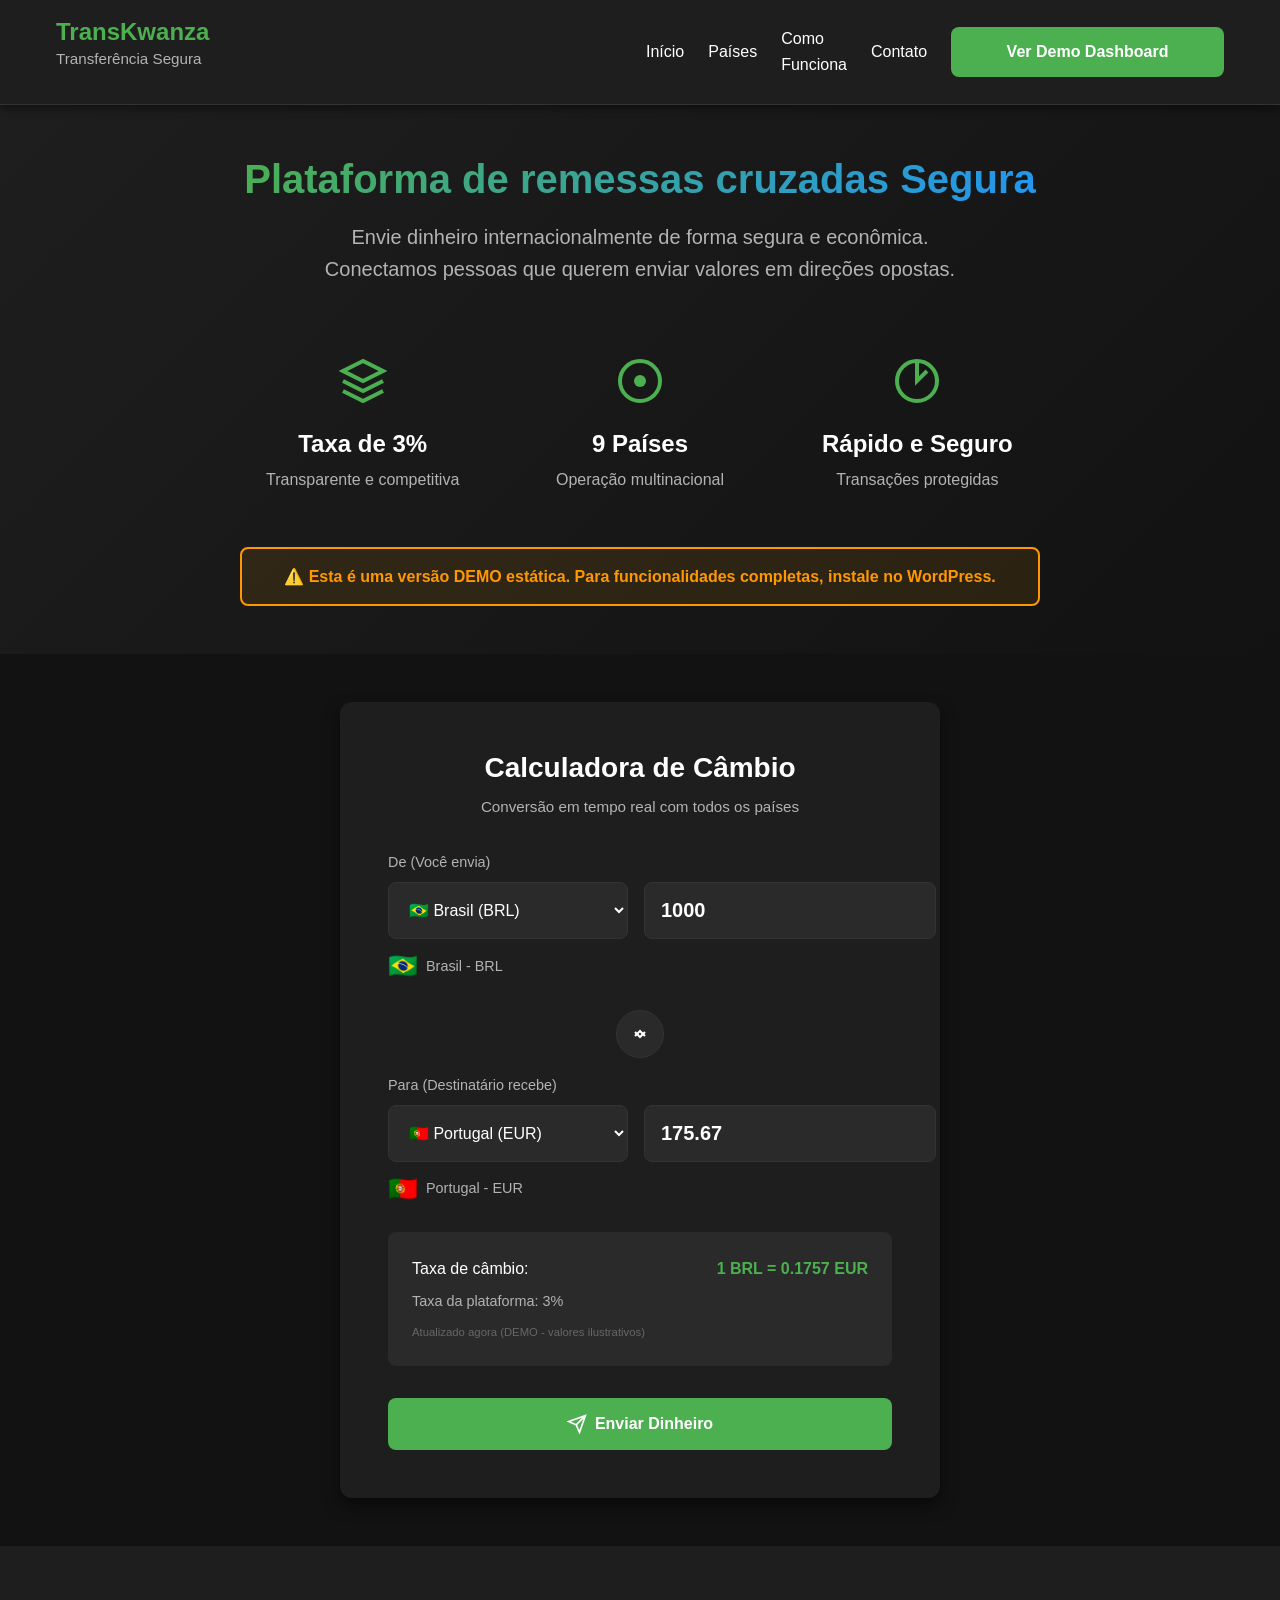
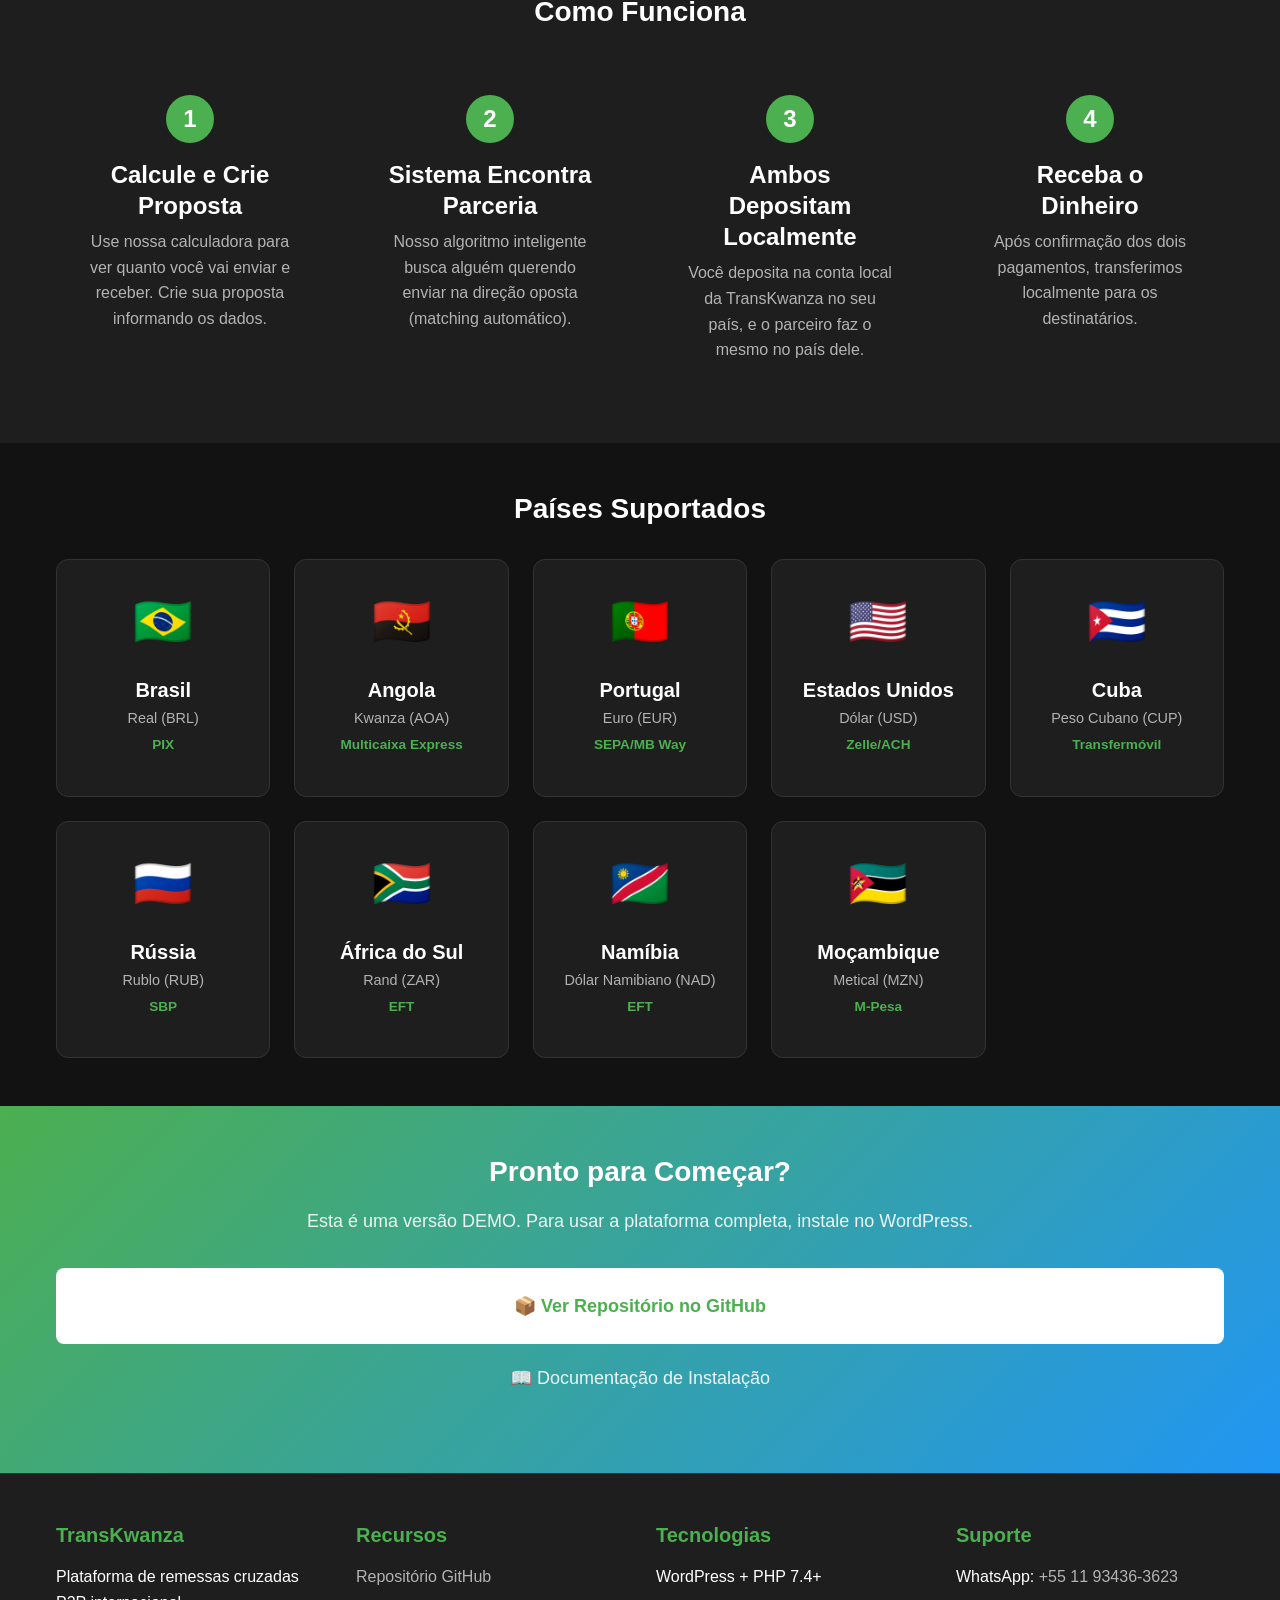
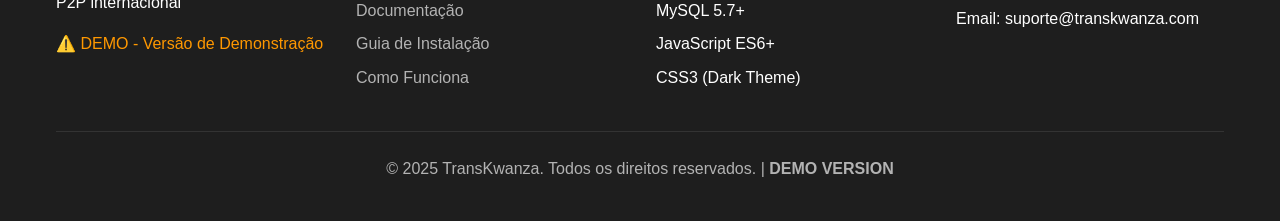
==== docs/index.html @ c25c27a4 "docs: Adicionar demo estático para GitHub Pages Criada versão demo estática da interface TransKwanza" ====
<!DOCTYPE html>
<html lang="pt-BR">
<head>
    <meta charset="UTF-8">
    <meta name="viewport" content="width=device-width, initial-scale=1.0">
    <title>TransKwanza - Demo | Plataforma de Remessas P2P Internacional</title>
    <link rel="stylesheet" href="style.css">
</head>
<body>
    <!-- Header -->
    <header class="tk-header">
        <div class="tk-container">
            <nav class="tk-nav">
                <div class="tk-logo">
                    <h1>TransKwanza</h1>
                    <p class="tk-subtitle">Transferência Segura</p>
                </div>

                <div class="tk-nav-menu">
                    <a href="#inicio">Início</a>
                    <a href="#paises">Países</a>
                    <a href="#como-funciona">Como Funciona</a>
                    <a href="#contato">Contato</a>
                    <button class="tk-btn tk-btn-primary" onclick="showDemoMessage()">Ver Demo Dashboard</button>
                </div>
            </nav>
        </div>
    </header>

    <!-- Hero Section -->
    <section class="tk-hero" id="inicio">
        <div class="tk-container">
            <div class="tk-hero-content">
                <h1>Plataforma de remessas cruzadas Segura</h1>
                <p class="tk-hero-subtitle">
                    Envie dinheiro internacionalmente de forma segura e econômica.<br>
                    Conectamos pessoas que querem enviar valores em direções opostas.
                </p>

                <div class="tk-hero-features">
                    <div class="tk-feature">
                        <svg width="48" height="48" viewBox="0 0 24 24" fill="none">
                            <path d="M12 2L2 7L12 12L22 7L12 2Z" stroke="currentColor" stroke-width="2"/>
                            <path d="M2 17L12 22L22 17" stroke="currentColor" stroke-width="2"/>
                            <path d="M2 12L12 17L22 12" stroke="currentColor" stroke-width="2"/>
                        </svg>
                        <h3>Taxa de 3%</h3>
                        <p>Transparente e competitiva</p>
                    </div>

                    <div class="tk-feature">
                        <svg width="48" height="48" viewBox="0 0 24 24" fill="none">
                            <path d="M12 22C17.5228 22 22 17.5228 22 12C22 6.47715 17.5228 2 12 2C6.47715 2 2 6.47715 2 12C2 17.5228 6.47715 22 12 22Z" stroke="currentColor" stroke-width="2"/>
                            <circle cx="12" cy="12" r="3" fill="currentColor"/>
                        </svg>
                        <h3>9 Países</h3>
                        <p>Operação multinacional</p>
                    </div>

                    <div class="tk-feature">
                        <svg width="48" height="48" viewBox="0 0 24 24" fill="none">
                            <path d="M12 2V12L17 7" stroke="currentColor" stroke-width="2"/>
                            <circle cx="12" cy="12" r="10" stroke="currentColor" stroke-width="2"/>
                        </svg>
                        <h3>Rápido e Seguro</h3>
                        <p>Transações protegidas</p>
                    </div>
                </div>

                <div class="tk-demo-badge">
                    ⚠️ Esta é uma versão DEMO estática. Para funcionalidades completas, instale no WordPress.
                </div>
            </div>
        </div>
    </section>

    <!-- Calculator Section -->
    <section class="tk-section">
        <div class="tk-container">
            <div id="tk-calculator-widget" class="tk-calculator">
                <div class="tk-calculator-header">
                    <h2>Calculadora de Câmbio</h2>
                    <p class="tk-subtitle">Conversão em tempo real com todos os países</p>
                </div>

                <div class="tk-calculator-body">
                    <!-- From Currency -->
                    <div class="tk-currency-group">
                        <label>De (Você envia)</label>
                        <div class="tk-currency-selector">
                            <select id="tk-from-country" class="tk-country-select">
                                <option value="BRA" selected>🇧🇷 Brasil (BRL)</option>
                                <option value="AGO">🇦🇴 Angola (AOA)</option>
                                <option value="PRT">🇵🇹 Portugal (EUR)</option>
                                <option value="USA">🇺🇸 Estados Unidos (USD)</option>
                                <option value="CUB">🇨🇺 Cuba (CUP)</option>
                                <option value="RUS">🇷🇺 Rússia (RUB)</option>
                                <option value="ZAF">🇿🇦 África do Sul (ZAR)</option>
                                <option value="NAM">🇳🇦 Namíbia (NAD)</option>
                                <option value="MOZ">🇲🇿 Moçambique (MZN)</option>
                            </select>
                            <input type="number" id="tk-from-amount" class="tk-amount-input" placeholder="0.00" value="1000" min="0" step="0.01">
                        </div>
                        <div class="tk-currency-info">
                            <span class="tk-flag">🇧🇷</span>
                            <span class="tk-currency-name">Brasil - BRL</span>
                        </div>
                    </div>

                    <!-- Swap Button -->
                    <div class="tk-swap-container">
                        <button type="button" class="tk-swap-btn" onclick="swapCurrencies()">
                            <svg width="24" height="24" viewBox="0 0 24 24" fill="none">
                                <path d="M7 10L12 15L17 10" stroke="currentColor" stroke-width="2"/>
                                <path d="M17 14L12 9L7 14" stroke="currentColor" stroke-width="2"/>
                            </svg>
                        </button>
                    </div>

                    <!-- To Currency -->
                    <div class="tk-currency-group">
                        <label>Para (Destinatário recebe)</label>
                        <div class="tk-currency-selector">
                            <select id="tk-to-country" class="tk-country-select">
                                <option value="BRA">🇧🇷 Brasil (BRL)</option>
                                <option value="AGO">🇦🇴 Angola (AOA)</option>
                                <option value="PRT" selected>🇵🇹 Portugal (EUR)</option>
                                <option value="USA">🇺🇸 Estados Unidos (USD)</option>
                                <option value="CUB">🇨🇺 Cuba (CUP)</option>
                                <option value="RUS">🇷🇺 Rússia (RUB)</option>
                                <option value="ZAF">🇿🇦 África do Sul (ZAR)</option>
                                <option value="NAM">🇳🇦 Namíbia (NAD)</option>
                                <option value="MOZ">🇲🇿 Moçambique (MZN)</option>
                            </select>
                            <input type="number" id="tk-to-amount" class="tk-amount-input" placeholder="0.00" value="175.82" readonly>
                        </div>
                        <div class="tk-currency-info">
                            <span class="tk-flag">🇵🇹</span>
                            <span class="tk-currency-name">Portugal - EUR</span>
                        </div>
                    </div>

                    <!-- Exchange Rate Info -->
                    <div class="tk-rate-info">
                        <div class="tk-rate-display">
                            <span class="tk-rate-label">Taxa de câmbio:</span>
                            <span class="tk-rate-value">1 BRL = 0.1811 EUR</span>
                        </div>
                        <div class="tk-fee-info">
                            <span>Taxa da plataforma: 3%</span>
                        </div>
                        <div class="tk-update-time">
                            <small>Atualizado agora (DEMO - valores ilustrativos)</small>
                        </div>
                    </div>

                    <!-- Action Button -->
                    <div class="tk-calculator-actions">
                        <button type="button" class="tk-btn tk-btn-primary" onclick="showDemoMessage()">
                            <svg width="20" height="20" viewBox="0 0 24 24" fill="none">
                                <path d="M22 2L11 13" stroke="currentColor" stroke-width="2"/>
                                <path d="M22 2L15 22L11 13L2 9L22 2Z" stroke="currentColor" stroke-width="2"/>
                            </svg>
                            Enviar Dinheiro
                        </button>
                    </div>
                </div>
            </div>
        </div>
    </section>

    <!-- How It Works -->
    <section class="tk-section tk-how-it-works" id="como-funciona">
        <div class="tk-container">
            <h2 class="tk-text-center">Como Funciona</h2>

            <div class="tk-steps">
                <div class="tk-step">
                    <div class="tk-step-number">1</div>
                    <h3>Calcule e Crie Proposta</h3>
                    <p>Use nossa calculadora para ver quanto você vai enviar e receber. Crie sua proposta informando os dados.</p>
                </div>

                <div class="tk-step">
                    <div class="tk-step-number">2</div>
                    <h3>Sistema Encontra Parceria</h3>
                    <p>Nosso algoritmo inteligente busca alguém querendo enviar na direção oposta (matching automático).</p>
                </div>

                <div class="tk-step">
                    <div class="tk-step-number">3</div>
                    <h3>Ambos Depositam Localmente</h3>
                    <p>Você deposita na conta local da TransKwanza no seu país, e o parceiro faz o mesmo no país dele.</p>
                </div>

                <div class="tk-step">
                    <div class="tk-step-number">4</div>
                    <h3>Receba o Dinheiro</h3>
                    <p>Após confirmação dos dois pagamentos, transferimos localmente para os destinatários.</p>
                </div>
            </div>
        </div>
    </section>

    <!-- Supported Countries -->
    <section class="tk-section tk-countries-preview" id="paises">
        <div class="tk-container">
            <h2 class="tk-text-center">Países Suportados</h2>
            <div class="tk-countries-grid">
                <div class="tk-country-card">
                    <span class="tk-country-flag">🇧🇷</span>
                    <h4>Brasil</h4>
                    <p class="tk-currency">Real (BRL)</p>
                    <p class="tk-payment">PIX</p>
                </div>
                <div class="tk-country-card">
                    <span class="tk-country-flag">🇦🇴</span>
                    <h4>Angola</h4>
                    <p class="tk-currency">Kwanza (AOA)</p>
                    <p class="tk-payment">Multicaixa Express</p>
                </div>
                <div class="tk-country-card">
                    <span class="tk-country-flag">🇵🇹</span>
                    <h4>Portugal</h4>
                    <p class="tk-currency">Euro (EUR)</p>
                    <p class="tk-payment">SEPA/MB Way</p>
                </div>
                <div class="tk-country-card">
                    <span class="tk-country-flag">🇺🇸</span>
                    <h4>Estados Unidos</h4>
                    <p class="tk-currency">Dólar (USD)</p>
                    <p class="tk-payment">Zelle/ACH</p>
                </div>
                <div class="tk-country-card">
                    <span class="tk-country-flag">🇨🇺</span>
                    <h4>Cuba</h4>
                    <p class="tk-currency">Peso Cubano (CUP)</p>
                    <p class="tk-payment">Transfermóvil</p>
                </div>
                <div class="tk-country-card">
                    <span class="tk-country-flag">🇷🇺</span>
                    <h4>Rússia</h4>
                    <p class="tk-currency">Rublo (RUB)</p>
                    <p class="tk-payment">SBP</p>
                </div>
                <div class="tk-country-card">
                    <span class="tk-country-flag">🇿🇦</span>
                    <h4>África do Sul</h4>
                    <p class="tk-currency">Rand (ZAR)</p>
                    <p class="tk-payment">EFT</p>
                </div>
                <div class="tk-country-card">
                    <span class="tk-country-flag">🇳🇦</span>
                    <h4>Namíbia</h4>
                    <p class="tk-currency">Dólar Namibiano (NAD)</p>
                    <p class="tk-payment">EFT</p>
                </div>
                <div class="tk-country-card">
                    <span class="tk-country-flag">🇲🇿</span>
                    <h4>Moçambique</h4>
                    <p class="tk-currency">Metical (MZN)</p>
                    <p class="tk-payment">M-Pesa</p>
                </div>
            </div>
        </div>
    </section>

    <!-- CTA Section -->
    <section class="tk-section tk-cta" id="contato">
        <div class="tk-container">
            <div class="tk-cta-content">
                <h2>Pronto para Começar?</h2>
                <p>Esta é uma versão DEMO. Para usar a plataforma completa, instale no WordPress.</p>
                <a href="https://github.com/devtuma/claudcode" target="_blank" class="tk-btn tk-btn-large" style="background: white; color: #4CAF50;">
                    📦 Ver Repositório no GitHub
                </a>
                <p style="margin-top: 20px; color: rgba(255,255,255,0.8);">
                    <a href="../README.md" style="color: rgba(255,255,255,0.9);">📖 Documentação de Instalação</a>
                </p>
            </div>
        </div>
    </section>

    <!-- Footer -->
    <footer class="tk-footer">
        <div class="tk-container">
            <div class="tk-footer-content">
                <div class="tk-footer-section">
                    <h4>TransKwanza</h4>
                    <p>Plataforma de remessas cruzadas P2P internacional</p>
                    <p style="margin-top: 10px; color: #ff9800;">⚠️ DEMO - Versão de Demonstração</p>
                </div>

                <div class="tk-footer-section">
                    <h4>Recursos</h4>
                    <ul>
                        <li><a href="https://github.com/devtuma/claudcode">Repositório GitHub</a></li>
                        <li><a href="../README.md">Documentação</a></li>
                        <li><a href="../INSTALL.md">Guia de Instalação</a></li>
                        <li><a href="#como-funciona">Como Funciona</a></li>
                    </ul>
                </div>

                <div class="tk-footer-section">
                    <h4>Tecnologias</h4>
                    <ul>
                        <li>WordPress + PHP 7.4+</li>
                        <li>MySQL 5.7+</li>
                        <li>JavaScript ES6+</li>
                        <li>CSS3 (Dark Theme)</li>
                    </ul>
                </div>

                <div class="tk-footer-section">
                    <h4>Suporte</h4>
                    <p>WhatsApp: <a href="https://wa.me/5511934363623">+55 11 93436-3623</a></p>
                    <p>Email: suporte@transkwanza.com</p>
                </div>
            </div>

            <div class="tk-footer-bottom">
                <p>&copy; 2025 TransKwanza. Todos os direitos reservados. | <strong>DEMO VERSION</strong></p>
            </div>
        </div>
    </footer>

    <!-- Toast/Modal para mensagens -->
    <div id="demo-toast" class="tk-toast">
        Esta é uma versão DEMO estática. Para funcionalidades completas (matching, transações, etc), instale a versão completa no WordPress!
    </div>

    <script src="demo.js"></script>
</body>
</html>
---- docs/style.css ----
/**
 * TransKwanza - Main Stylesheet
 * Theme: Dark mode with responsive mobile-first design
 */

/* ============================================
   CSS Variables (Dark Theme)
   ============================================ */
:root {
    /* Colors */
    --tk-primary: #4CAF50;
    --tk-primary-dark: #45a049;
    --tk-secondary: #2196F3;
    --tk-danger: #f44336;
    --tk-warning: #ff9800;
    --tk-success: #4CAF50;
    --tk-info: #00bcd4;

    /* Dark theme colors */
    --tk-bg-primary: #121212;
    --tk-bg-secondary: #1e1e1e;
    --tk-bg-tertiary: #2a2a2a;
    --tk-bg-card: #1e1e1e;
    --tk-bg-hover: #2a2a2a;

    /* Text colors */
    --tk-text-primary: #ffffff;
    --tk-text-secondary: #b3b3b3;
    --tk-text-muted: #666666;
    --tk-text-on-primary: #ffffff;

    /* Border colors */
    --tk-border: #333333;
    --tk-border-light: #444444;

    /* Shadows */
    --tk-shadow-sm: 0 2px 4px rgba(0, 0, 0, 0.3);
    --tk-shadow-md: 0 4px 8px rgba(0, 0, 0, 0.4);
    --tk-shadow-lg: 0 8px 16px rgba(0, 0, 0, 0.5);

    /* Spacing */
    --tk-spacing-xs: 0.25rem;
    --tk-spacing-sm: 0.5rem;
    --tk-spacing-md: 1rem;
    --tk-spacing-lg: 1.5rem;
    --tk-spacing-xl: 2rem;
    --tk-spacing-xxl: 3rem;

    /* Border radius */
    --tk-radius-sm: 4px;
    --tk-radius-md: 8px;
    --tk-radius-lg: 12px;
    --tk-radius-full: 9999px;

    /* Transitions */
    --tk-transition: all 0.3s ease;
}

/* ============================================
   Reset & Base Styles
   ============================================ */
* {
    margin: 0;
    padding: 0;
    box-sizing: border-box;
}

body {
    font-family: -apple-system, BlinkMacSystemFont, 'Segoe UI', 'Roboto', 'Oxygen',
        'Ubuntu', 'Cantarell', 'Fira Sans', 'Droid Sans', 'Helvetica Neue', sans-serif;
    background-color: var(--tk-bg-primary);
    color: var(--tk-text-primary);
    line-height: 1.6;
    -webkit-font-smoothing: antialiased;
    -moz-osx-font-smoothing: grayscale;
}

/* ============================================
   Typography
   ============================================ */
h1, h2, h3, h4, h5, h6 {
    font-weight: 600;
    line-height: 1.3;
    margin-bottom: var(--tk-spacing-md);
}

h1 { font-size: 2rem; }
h2 { font-size: 1.75rem; }
h3 { font-size: 1.5rem; }
h4 { font-size: 1.25rem; }
h5 { font-size: 1.125rem; }
h6 { font-size: 1rem; }

p {
    margin-bottom: var(--tk-spacing-md);
}

a {
    color: var(--tk-primary);
    text-decoration: none;
    transition: var(--tk-transition);
}

a:hover {
    color: var(--tk-primary-dark);
}

/* ============================================
   Layout Components
   ============================================ */
.tk-container {
    width: 100%;
    max-width: 1200px;
    margin: 0 auto;
    padding: 0 var(--tk-spacing-md);
}

.tk-section {
    padding: var(--tk-spacing-xxl) 0;
}

/* ============================================
   Calculator Widget
   ============================================ */
.tk-calculator {
    background: var(--tk-bg-card);
    border-radius: var(--tk-radius-lg);
    padding: var(--tk-spacing-xl);
    box-shadow: var(--tk-shadow-lg);
    max-width: 600px;
    margin: 0 auto;
}

.tk-calculator-header {
    text-align: center;
    margin-bottom: var(--tk-spacing-xl);
}

.tk-calculator-header h2 {
    margin-bottom: var(--tk-spacing-sm);
}

.tk-subtitle {
    color: var(--tk-text-secondary);
    font-size: 0.95rem;
}

.tk-currency-group {
    margin-bottom: var(--tk-spacing-lg);
}

.tk-currency-group label {
    display: block;
    margin-bottom: var(--tk-spacing-sm);
    color: var(--tk-text-secondary);
    font-size: 0.9rem;
    font-weight: 500;
}

.tk-currency-selector {
    display: flex;
    gap: var(--tk-spacing-sm);
    margin-bottom: var(--tk-spacing-sm);
}

.tk-country-select {
    flex: 1;
    padding: var(--tk-spacing-md);
    background: var(--tk-bg-tertiary);
    border: 1px solid var(--tk-border);
    border-radius: var(--tk-radius-md);
    color: var(--tk-text-primary);
    font-size: 1rem;
    cursor: pointer;
    transition: var(--tk-transition);
}

.tk-country-select:focus {
    outline: none;
    border-color: var(--tk-primary);
}

.tk-amount-input {
    flex: 1;
    padding: var(--tk-spacing-md);
    background: var(--tk-bg-tertiary);
    border: 1px solid var(--tk-border);
    border-radius: var(--tk-radius-md);
    color: var(--tk-text-primary);
    font-size: 1.25rem;
    font-weight: 600;
    transition: var(--tk-transition);
}

.tk-amount-input:focus {
    outline: none;
    border-color: var(--tk-primary);
}

.tk-currency-info {
    display: flex;
    align-items: center;
    gap: var(--tk-spacing-sm);
    color: var(--tk-text-secondary);
    font-size: 0.9rem;
}

.tk-flag {
    font-size: 1.5rem;
}

.tk-swap-container {
    display: flex;
    justify-content: center;
    margin: var(--tk-spacing-md) 0;
}

.tk-swap-btn {
    background: var(--tk-bg-tertiary);
    border: 1px solid var(--tk-border);
    border-radius: var(--tk-radius-full);
    width: 48px;
    height: 48px;
    display: flex;
    align-items: center;
    justify-content: center;
    cursor: pointer;
    transition: var(--tk-transition);
    color: var(--tk-text-primary);
}

.tk-swap-btn:hover {
    background: var(--tk-primary);
    border-color: var(--tk-primary);
    transform: rotate(180deg);
}

.tk-rate-info {
    background: var(--tk-bg-tertiary);
    border-radius: var(--tk-radius-md);
    padding: var(--tk-spacing-lg);
    margin: var(--tk-spacing-lg) 0;
}

.tk-rate-display {
    display: flex;
    justify-content: space-between;
    margin-bottom: var(--tk-spacing-sm);
}

.tk-rate-value {
    font-weight: 600;
    color: var(--tk-primary);
}

.tk-fee-info {
    color: var(--tk-text-secondary);
    font-size: 0.9rem;
    margin-bottom: var(--tk-spacing-sm);
}

.tk-update-time {
    color: var(--tk-text-muted);
    font-size: 0.85rem;
}

.tk-calculator-actions {
    margin-top: var(--tk-spacing-xl);
}

.tk-login-prompt {
    text-align: center;
    color: var(--tk-text-secondary);
    font-size: 0.9rem;
    margin-top: var(--tk-spacing-sm);
}

/* ============================================
   Buttons
   ============================================ */
.tk-btn {
    display: inline-flex;
    align-items: center;
    justify-content: center;
    gap: var(--tk-spacing-sm);
    padding: var(--tk-spacing-md) var(--tk-spacing-xl);
    border: none;
    border-radius: var(--tk-radius-md);
    font-size: 1rem;
    font-weight: 600;
    cursor: pointer;
    transition: var(--tk-transition);
    text-decoration: none;
    width: 100%;
}

.tk-btn-primary {
    background: var(--tk-primary);
    color: var(--tk-text-on-primary);
}

.tk-btn-primary:hover {
    background: var(--tk-primary-dark);
    transform: translateY(-2px);
    box-shadow: var(--tk-shadow-md);
}

.tk-btn-secondary {
    background: var(--tk-bg-tertiary);
    color: var(--tk-text-primary);
    border: 1px solid var(--tk-border);
}

.tk-btn-secondary:hover {
    background: var(--tk-bg-hover);
}

.tk-btn-danger {
    background: var(--tk-danger);
    color: var(--tk-text-on-primary);
}

.tk-btn-danger:hover {
    background: #d32f2f;
}

/* ============================================
   Dashboard
   ============================================ */
.tk-dashboard {
    min-height: 100vh;
    padding: var(--tk-spacing-xl) 0;
}

.tk-dashboard-header {
    background: var(--tk-bg-card);
    padding: var(--tk-spacing-xl);
    border-radius: var(--tk-radius-lg);
    margin-bottom: var(--tk-spacing-xl);
    box-shadow: var(--tk-shadow-md);
}

.tk-dashboard-header h1 {
    margin-bottom: var(--tk-spacing-sm);
}

.tk-user-welcome {
    color: var(--tk-text-secondary);
}

/* Tab Navigation */
.tk-tabs {
    display: flex;
    gap: var(--tk-spacing-sm);
    margin-bottom: var(--tk-spacing-xl);
    overflow-x: auto;
    -webkit-overflow-scrolling: touch;
}

.tk-tab-btn {
    padding: var(--tk-spacing-md) var(--tk-spacing-lg);
    background: var(--tk-bg-card);
    border: 1px solid var(--tk-border);
    border-radius: var(--tk-radius-md);
    color: var(--tk-text-secondary);
    font-weight: 500;
    cursor: pointer;
    transition: var(--tk-transition);
    white-space: nowrap;
}

.tk-tab-btn.active {
    background: var(--tk-primary);
    color: var(--tk-text-on-primary);
    border-color: var(--tk-primary);
}

.tk-tab-btn:hover:not(.active) {
    background: var(--tk-bg-hover);
    color: var(--tk-text-primary);
}

/* Mobile Tab Select */
.tk-mobile-tab-select {
    display: none;
    width: 100%;
    padding: var(--tk-spacing-md);
    background: var(--tk-bg-card);
    border: 1px solid var(--tk-border);
    border-radius: var(--tk-radius-md);
    color: var(--tk-text-primary);
    font-size: 1rem;
    margin-bottom: var(--tk-spacing-lg);
}

/* Tab Content */
.tk-tab-content {
    display: none;
}

.tk-tab-content.active {
    display: block;
}

/* ============================================
   Proposal Cards
   ============================================ */
.tk-proposal-card {
    background: var(--tk-bg-card);
    border-radius: var(--tk-radius-lg);
    padding: var(--tk-spacing-lg);
    margin-bottom: var(--tk-spacing-lg);
    box-shadow: var(--tk-shadow-md);
    transition: var(--tk-transition);
}

.tk-proposal-card:hover {
    transform: translateY(-2px);
    box-shadow: var(--tk-shadow-lg);
}

.tk-proposal-header {
    display: flex;
    justify-content: space-between;
    align-items: center;
    margin-bottom: var(--tk-spacing-md);
    padding-bottom: var(--tk-spacing-md);
    border-bottom: 1px solid var(--tk-border);
}

.tk-user-info {
    display: flex;
    align-items: center;
    gap: var(--tk-spacing-md);
}

.tk-user-avatar {
    width: 48px;
    height: 48px;
    border-radius: var(--tk-radius-full);
    background: var(--tk-primary);
    display: flex;
    align-items: center;
    justify-content: center;
    font-size: 1.5rem;
    font-weight: 600;
    color: var(--tk-text-on-primary);
}

.tk-user-stats {
    display: flex;
    gap: var(--tk-spacing-md);
    font-size: 0.85rem;
    color: var(--tk-text-secondary);
}

.tk-rating {
    color: var(--tk-warning);
}

.tk-proposal-time {
    color: var(--tk-text-muted);
    font-size: 0.85rem;
}

.tk-proposal-body {
    margin-bottom: var(--tk-spacing-lg);
}

.tk-currency-flow {
    display: flex;
    align-items: center;
    justify-content: space-between;
    gap: var(--tk-spacing-md);
    margin-bottom: var(--tk-spacing-md);
}

.tk-currency-box {
    flex: 1;
    display: flex;
    align-items: center;
    gap: var(--tk-spacing-sm);
    background: var(--tk-bg-tertiary);
    padding: var(--tk-spacing-md);
    border-radius: var(--tk-radius-md);
}

.tk-currency-box strong {
    display: block;
    font-size: 1.1rem;
}

.tk-currency-box small {
    display: block;
    color: var(--tk-text-secondary);
    font-size: 0.85rem;
}

.tk-arrow {
    font-size: 1.5rem;
    color: var(--tk-text-secondary);
}

.tk-proposal-info {
    color: var(--tk-text-secondary);
    font-size: 0.9rem;
}

.tk-proposal-footer {
    display: flex;
    gap: var(--tk-spacing-sm);
}

/* Status Badge */
.tk-status-badge {
    display: inline-block;
    padding: var(--tk-spacing-xs) var(--tk-spacing-md);
    border-radius: var(--tk-radius-full);
    font-size: 0.85rem;
    font-weight: 600;
}

.tk-status-open { background: var(--tk-success); color: white; }
.tk-status-matched { background: var(--tk-info); color: white; }
.tk-status-processing { background: var(--tk-warning); color: white; }
.tk-status-completed { background: var(--tk-primary); color: white; }
.tk-status-cancelled { background: var(--tk-danger); color: white; }
.tk-status-expired { background: var(--tk-text-muted); color: white; }

/* Match Notification */
.tk-match-notification {
    background: rgba(76, 175, 80, 0.1);
    border: 1px solid var(--tk-primary);
    border-radius: var(--tk-radius-md);
    padding: var(--tk-spacing-md);
    color: var(--tk-primary);
    margin-top: var(--tk-spacing-md);
}

/* ============================================
   Transaction Cards
   ============================================ */
.tk-transaction-card {
    background: var(--tk-bg-card);
    border-radius: var(--tk-radius-lg);
    padding: var(--tk-spacing-lg);
    margin-bottom: var(--tk-spacing-lg);
    box-shadow: var(--tk-shadow-md);
}

.tk-transaction-header {
    display: flex;
    justify-content: space-between;
    align-items: center;
    margin-bottom: var(--tk-spacing-md);
    padding-bottom: var(--tk-spacing-md);
    border-bottom: 1px solid var(--tk-border);
}

.tk-transaction-amounts {
    display: grid;
    grid-template-columns: repeat(auto-fit, minmax(200px, 1fr));
    gap: var(--tk-spacing-md);
    margin-bottom: var(--tk-spacing-lg);
}

.tk-amount-box {
    background: var(--tk-bg-tertiary);
    padding: var(--tk-spacing-md);
    border-radius: var(--tk-radius-md);
}

.tk-amount-box label {
    display: block;
    color: var(--tk-text-secondary);
    font-size: 0.85rem;
    margin-bottom: var(--tk-spacing-xs);
}

.tk-transaction-progress {
    display: flex;
    justify-content: space-between;
    margin-bottom: var(--tk-spacing-lg);
}

.tk-progress-step {
    flex: 1;
    text-align: center;
    padding: var(--tk-spacing-md);
    border-radius: var(--tk-radius-md);
    background: var(--tk-bg-tertiary);
    margin: 0 var(--tk-spacing-xs);
}

.tk-progress-step.completed {
    background: rgba(76, 175, 80, 0.1);
    border: 1px solid var(--tk-primary);
}

/* ============================================
   Empty States
   ============================================ */
.tk-empty-state {
    text-align: center;
    padding: var(--tk-spacing-xxl);
    color: var(--tk-text-secondary);
}

.tk-empty-state svg {
    margin-bottom: var(--tk-spacing-lg);
    opacity: 0.5;
}

.tk-empty-state h3 {
    color: var(--tk-text-primary);
    margin-bottom: var(--tk-spacing-sm);
}

/* ============================================
   Modal
   ============================================ */
.tk-modal {
    position: fixed;
    top: 0;
    left: 0;
    right: 0;
    bottom: 0;
    background: rgba(0, 0, 0, 0.8);
    display: flex;
    align-items: center;
    justify-content: center;
    z-index: 9999;
    padding: var(--tk-spacing-md);
}

.tk-modal-content {
    background: var(--tk-bg-card);
    border-radius: var(--tk-radius-lg);
    max-width: 500px;
    width: 100%;
    max-height: 90vh;
    overflow-y: auto;
}

.tk-modal-header {
    display: flex;
    justify-content: space-between;
    align-items: center;
    padding: var(--tk-spacing-lg);
    border-bottom: 1px solid var(--tk-border);
}

.tk-modal-close {
    background: none;
    border: none;
    font-size: 1.5rem;
    color: var(--tk-text-secondary);
    cursor: pointer;
    transition: var(--tk-transition);
}

.tk-modal-close:hover {
    color: var(--tk-text-primary);
}

.tk-modal-footer {
    display: flex;
    gap: var(--tk-spacing-sm);
    padding: var(--tk-spacing-lg);
    border-top: 1px solid var(--tk-border);
}

/* ============================================
   Forms
   ============================================ */
.tk-form-group {
    margin-bottom: var(--tk-spacing-lg);
    padding: var(--tk-spacing-lg);
}

.tk-form-group label {
    display: block;
    margin-bottom: var(--tk-spacing-sm);
    color: var(--tk-text-secondary);
    font-weight: 500;
}

.tk-form-group input,
.tk-form-group textarea,
.tk-form-group select {
    width: 100%;
    padding: var(--tk-spacing-md);
    background: var(--tk-bg-tertiary);
    border: 1px solid var(--tk-border);
    border-radius: var(--tk-radius-md);
    color: var(--tk-text-primary);
    font-size: 1rem;
    transition: var(--tk-transition);
}

.tk-form-group input:focus,
.tk-form-group textarea:focus,
.tk-form-group select:focus {
    outline: none;
    border-color: var(--tk-primary);
}

.tk-form-group textarea {
    resize: vertical;
    min-height: 100px;
}

/* ============================================
   Loader & Toast
   ============================================ */
.tk-loader {
    position: fixed;
    top: 0;
    left: 0;
    right: 0;
    bottom: 0;
    background: rgba(0, 0, 0, 0.5);
    display: flex;
    align-items: center;
    justify-content: center;
    z-index: 9998;
}

.tk-spinner {
    width: 48px;
    height: 48px;
    border: 4px solid var(--tk-bg-tertiary);
    border-top-color: var(--tk-primary);
    border-radius: 50%;
    animation: tk-spin 1s linear infinite;
}

@keyframes tk-spin {
    to { transform: rotate(360deg); }
}

.tk-toast {
    position: fixed;
    bottom: var(--tk-spacing-xl);
    right: var(--tk-spacing-xl);
    background: var(--tk-bg-card);
    padding: var(--tk-spacing-lg);
    border-radius: var(--tk-radius-md);
    box-shadow: var(--tk-shadow-lg);
    max-width: 400px;
    transform: translateY(100px);
    opacity: 0;
    transition: var(--tk-transition);
    z-index: 9999;
}

.tk-toast.show {
    transform: translateY(0);
    opacity: 1;
}

.tk-toast-success {
    border-left: 4px solid var(--tk-success);
}

.tk-toast-error {
    border-left: 4px solid var(--tk-danger);
}

.tk-toast-info {
    border-left: 4px solid var(--tk-info);
}

/* ============================================
   Responsive Design (Mobile-First)
   ============================================ */

/* Mobile (default) - up to 768px */
@media (max-width: 768px) {
    .tk-tabs {
        display: none;
    }

    .tk-mobile-tab-select {
        display: block;
    }

    .tk-currency-flow {
        flex-direction: column;
    }

    .tk-arrow {
        transform: rotate(90deg);
    }

    .tk-proposal-footer,
    .tk-transaction-footer,
    .tk-modal-footer {
        flex-direction: column;
    }

    .tk-btn {
        width: 100%;
    }

    .tk-transaction-progress {
        flex-direction: column;
    }

    .tk-progress-step {
        margin: var(--tk-spacing-xs) 0;
    }

    h1 { font-size: 1.75rem; }
    h2 { font-size: 1.5rem; }
    h3 { font-size: 1.25rem; }
}

/* Tablet - 768px to 1024px */
@media (min-width: 769px) and (max-width: 1024px) {
    .tk-container {
        padding: 0 var(--tk-spacing-lg);
    }
}

/* Desktop - 1024px and up */
@media (min-width: 1025px) {
    .tk-calculator {
        padding: var(--tk-spacing-xxl);
    }

    .tk-currency-selector {
        gap: var(--tk-spacing-md);
    }
}

/* ============================================
   Header & Navigation
   ============================================ */
.tk-header {
    background: var(--tk-bg-card);
    border-bottom: 1px solid var(--tk-border);
    padding: var(--tk-spacing-md) 0;
    position: sticky;
    top: 0;
    z-index: 1000;
    box-shadow: var(--tk-shadow-md);
}

.tk-nav {
    display: flex;
    justify-content: space-between;
    align-items: center;
}

.tk-logo h1 {
    margin: 0;
    font-size: 1.5rem;
    color: var(--tk-primary);
}

.tk-nav-menu {
    display: flex;
    align-items: center;
    gap: var(--tk-spacing-lg);
}

.tk-nav-menu a {
    color: var(--tk-text-primary);
    text-decoration: none;
    transition: var(--tk-transition);
}

.tk-nav-menu a:hover {
    color: var(--tk-primary);
}

.tk-user-menu {
    display: flex;
    align-items: center;
    gap: var(--tk-spacing-md);
}

/* ============================================
   Hero Section
   ============================================ */
.tk-hero {
    background: linear-gradient(135deg, var(--tk-bg-secondary) 0%, var(--tk-bg-primary) 100%);
    padding: var(--tk-spacing-xxl) 0;
    text-align: center;
}

.tk-hero-content {
    max-width: 800px;
    margin: 0 auto;
}

.tk-hero h1 {
    font-size: 2.5rem;
    margin-bottom: var(--tk-spacing-md);
    background: linear-gradient(135deg, var(--tk-primary) 0%, var(--tk-secondary) 100%);
    -webkit-background-clip: text;
    -webkit-text-fill-color: transparent;
    background-clip: text;
}

.tk-hero-subtitle {
    font-size: 1.25rem;
    color: var(--tk-text-secondary);
    margin-bottom: var(--tk-spacing-xxl);
}

.tk-hero-features {
    display: grid;
    grid-template-columns: repeat(auto-fit, minmax(200px, 1fr));
    gap: var(--tk-spacing-xl);
    margin-top: var(--tk-spacing-xxl);
}

.tk-feature {
    text-align: center;
    padding: var(--tk-spacing-lg);
}

.tk-feature svg {
    color: var(--tk-primary);
    margin-bottom: var(--tk-spacing-md);
}

.tk-feature h3 {
    margin-bottom: var(--tk-spacing-sm);
}

.tk-feature p {
    color: var(--tk-text-secondary);
    margin: 0;
}

/* ============================================
   How It Works Section
   ============================================ */
.tk-how-it-works {
    background: var(--tk-bg-secondary);
}

.tk-steps {
    display: grid;
    grid-template-columns: repeat(auto-fit, minmax(250px, 1fr));
    gap: var(--tk-spacing-xl);
    margin-top: var(--tk-spacing-xl);
}

.tk-step {
    background: var(--tk-bg-card);
    padding: var(--tk-spacing-xl);
    border-radius: var(--tk-radius-lg);
    text-align: center;
    position: relative;
}

.tk-step-number {
    width: 48px;
    height: 48px;
    background: var(--tk-primary);
    color: var(--tk-text-on-primary);
    border-radius: var(--tk-radius-full);
    display: flex;
    align-items: center;
    justify-content: center;
    font-size: 1.5rem;
    font-weight: 600;
    margin: 0 auto var(--tk-spacing-md);
}

.tk-step h3 {
    margin-bottom: var(--tk-spacing-sm);
}

.tk-step p {
    color: var(--tk-text-secondary);
    margin: 0;
}

/* ============================================
   Countries Section
   ============================================ */
.tk-countries-preview {
    padding: var(--tk-spacing-xxl) 0;
}

.tk-countries-grid {
    display: grid;
    grid-template-columns: repeat(auto-fill, minmax(200px, 1fr));
    gap: var(--tk-spacing-lg);
    margin-top: var(--tk-spacing-xl);
}

.tk-country-card {
    background: var(--tk-bg-card);
    padding: var(--tk-spacing-lg);
    border-radius: var(--tk-radius-lg);
    text-align: center;
    border: 1px solid var(--tk-border);
    transition: var(--tk-transition);
}

.tk-country-card:hover {
    border-color: var(--tk-primary);
    transform: translateY(-4px);
    box-shadow: var(--tk-shadow-lg);
}

.tk-country-flag {
    font-size: 3rem;
    display: block;
    margin-bottom: var(--tk-spacing-md);
}

.tk-country-card h4 {
    margin-bottom: var(--tk-spacing-xs);
}

.tk-currency {
    color: var(--tk-text-secondary);
    font-size: 0.9rem;
    margin-bottom: var(--tk-spacing-xs);
}

.tk-payment {
    color: var(--tk-primary);
    font-size: 0.85rem;
    font-weight: 600;
}

/* ============================================
   CTA Section
   ============================================ */
.tk-cta {
    background: linear-gradient(135deg, var(--tk-primary) 0%, var(--tk-secondary) 100%);
    text-align: center;
    padding: var(--tk-spacing-xxl) 0;
}

.tk-cta-content h2 {
    color: var(--tk-text-on-primary);
    margin-bottom: var(--tk-spacing-md);
}

.tk-cta-content p {
    color: rgba(255, 255, 255, 0.9);
    font-size: 1.125rem;
    margin-bottom: var(--tk-spacing-xl);
}

.tk-btn-large {
    padding: var(--tk-spacing-lg) var(--tk-spacing-xxl);
    font-size: 1.125rem;
}

/* ============================================
   Footer
   ============================================ */
.tk-footer {
    background: var(--tk-bg-secondary);
    border-top: 1px solid var(--tk-border);
    padding: var(--tk-spacing-xxl) 0 var(--tk-spacing-lg);
}

.tk-footer-content {
    display: grid;
    grid-template-columns: repeat(auto-fit, minmax(250px, 1fr));
    gap: var(--tk-spacing-xl);
    margin-bottom: var(--tk-spacing-xl);
}

.tk-footer-section h4 {
    color: var(--tk-primary);
    margin-bottom: var(--tk-spacing-md);
}

.tk-footer-section ul {
    list-style: none;
    padding: 0;
}

.tk-footer-section li {
    margin-bottom: var(--tk-spacing-sm);
}

.tk-footer-section a {
    color: var(--tk-text-secondary);
    text-decoration: none;
    transition: var(--tk-transition);
}

.tk-footer-section a:hover {
    color: var(--tk-primary);
}

.tk-footer-bottom {
    text-align: center;
    padding-top: var(--tk-spacing-lg);
    border-top: 1px solid var(--tk-border);
    color: var(--tk-text-secondary);
}

/* ============================================
   Dashboard Specific
   ============================================ */
.tk-header-dashboard {
    background: var(--tk-bg-secondary);
}

.tk-user-stats-summary {
    display: flex;
    gap: var(--tk-spacing-lg);
    margin-top: var(--tk-spacing-md);
}

.tk-stat-box {
    background: var(--tk-bg-tertiary);
    padding: var(--tk-spacing-md);
    border-radius: var(--tk-radius-md);
    text-align: center;
    flex: 1;
}

.tk-stat-box strong {
    display: block;
    font-size: 1.5rem;
    color: var(--tk-primary);
    margin-bottom: var(--tk-spacing-xs);
}

.tk-stat-box span {
    display: block;
    color: var(--tk-text-secondary);
    font-size: 0.85rem;
}

.tk-notifications {
    position: relative;
}

.tk-notification-btn {
    background: none;
    border: none;
    font-size: 1.5rem;
    cursor: pointer;
    position: relative;
    color: var(--tk-text-primary);
}

.tk-notification-badge {
    position: absolute;
    top: -5px;
    right: -5px;
    background: var(--tk-danger);
    color: white;
    font-size: 0.7rem;
    padding: 2px 6px;
    border-radius: var(--tk-radius-full);
    font-weight: 600;
}

.tk-tab-header {
    display: flex;
    justify-content: space-between;
    align-items: center;
    margin-bottom: var(--tk-spacing-xl);
    padding-bottom: var(--tk-spacing-md);
    border-bottom: 1px solid var(--tk-border);
}

.tk-tab-header h2 {
    margin: 0;
}

.tk-tab-header p {
    color: var(--tk-text-secondary);
    margin: var(--tk-spacing-xs) 0 0;
}

.tk-filters {
    display: flex;
    gap: var(--tk-spacing-md);
    margin-bottom: var(--tk-spacing-lg);
    flex-wrap: wrap;
}

.tk-filter-select {
    flex: 1;
    min-width: 200px;
    padding: var(--tk-spacing-md);
    background: var(--tk-bg-tertiary);
    border: 1px solid var(--tk-border);
    border-radius: var(--tk-radius-md);
    color: var(--tk-text-primary);
}

/* ============================================
   Utility Classes
   ============================================ */
.tk-text-center { text-align: center; }
.tk-text-left { text-align: left; }
.tk-text-right { text-align: right; }

.tk-mt-sm { margin-top: var(--tk-spacing-sm); }
.tk-mt-md { margin-top: var(--tk-spacing-md); }
.tk-mt-lg { margin-top: var(--tk-spacing-lg); }

.tk-mb-sm { margin-bottom: var(--tk-spacing-sm); }
.tk-mb-md { margin-bottom: var(--tk-spacing-md); }
.tk-mb-lg { margin-bottom: var(--tk-spacing-lg); }

.tk-hidden { display: none !important; }
.tk-visible { display: block !important; }

/* Print styles */
@media print {
    .tk-tabs,
    .tk-btn,
    .tk-modal,
    .tk-toast,
    .tk-loader {
        display: none !important;
    }
}
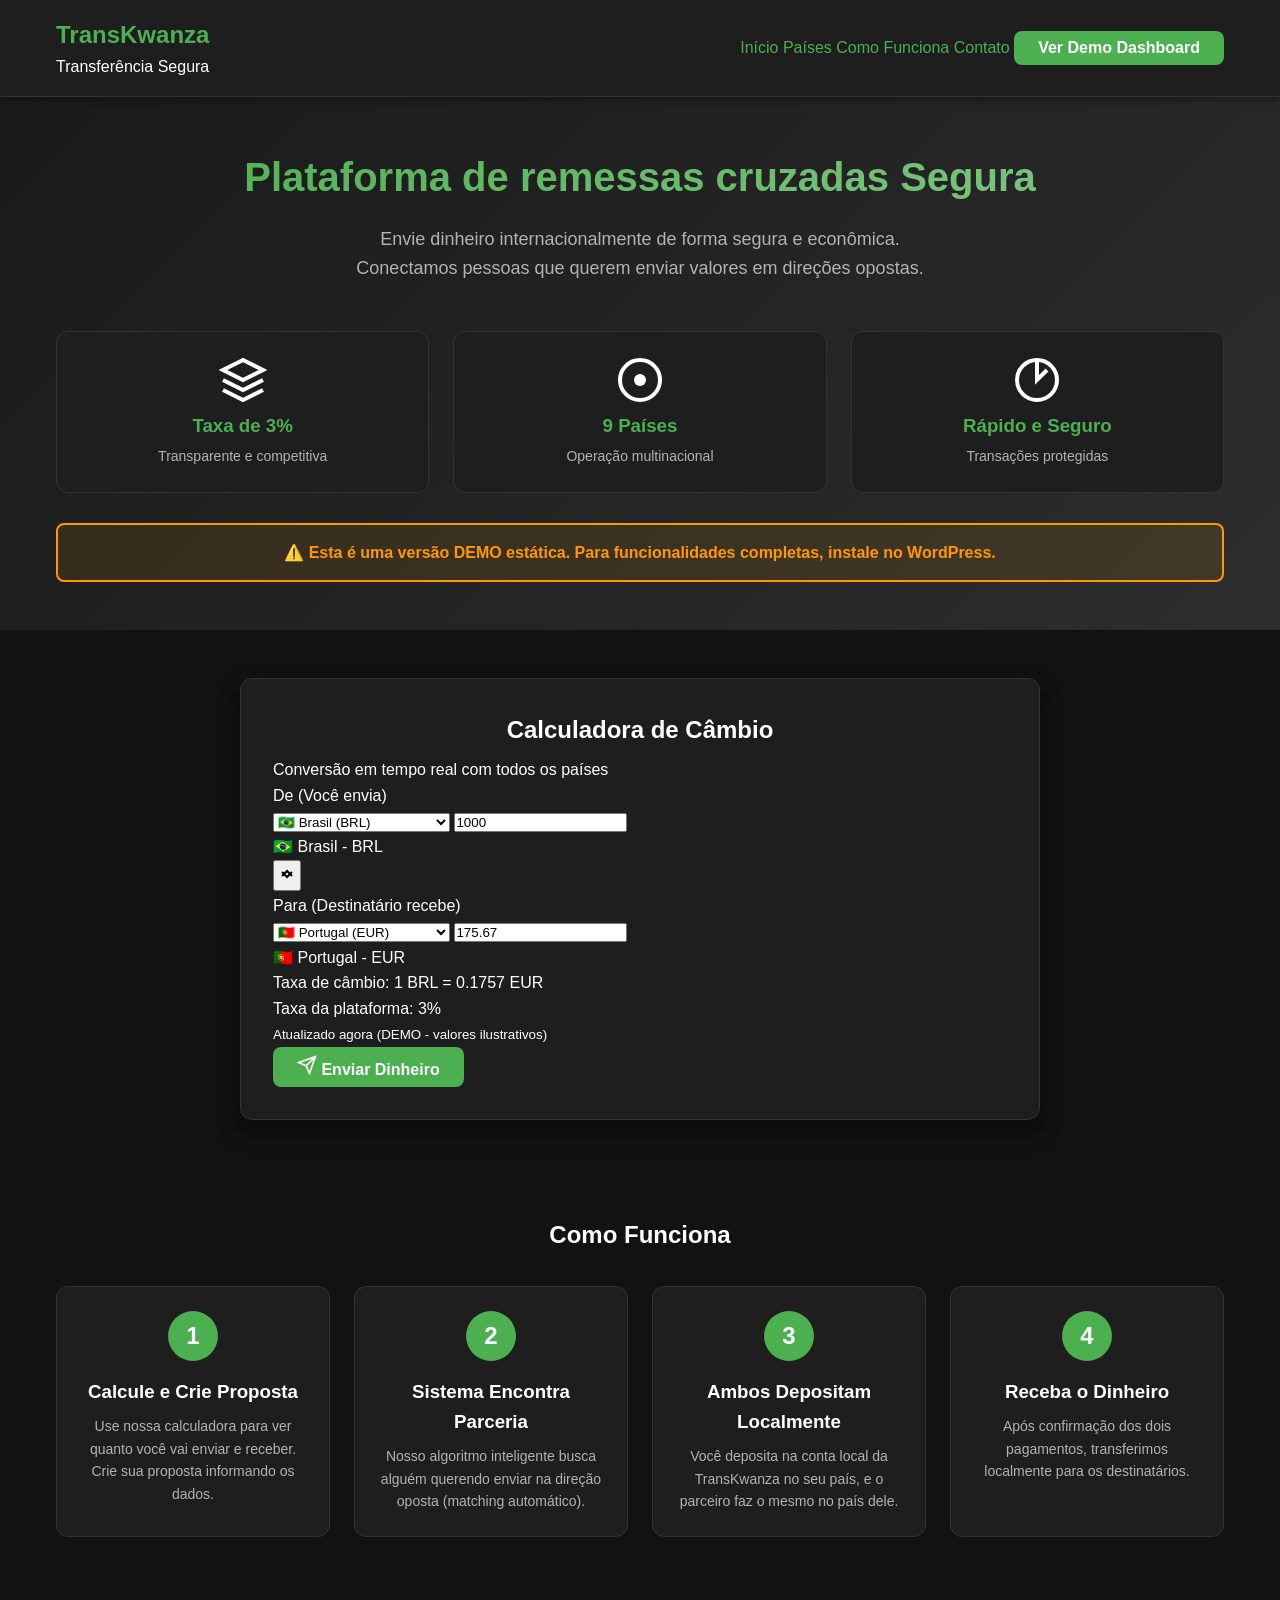
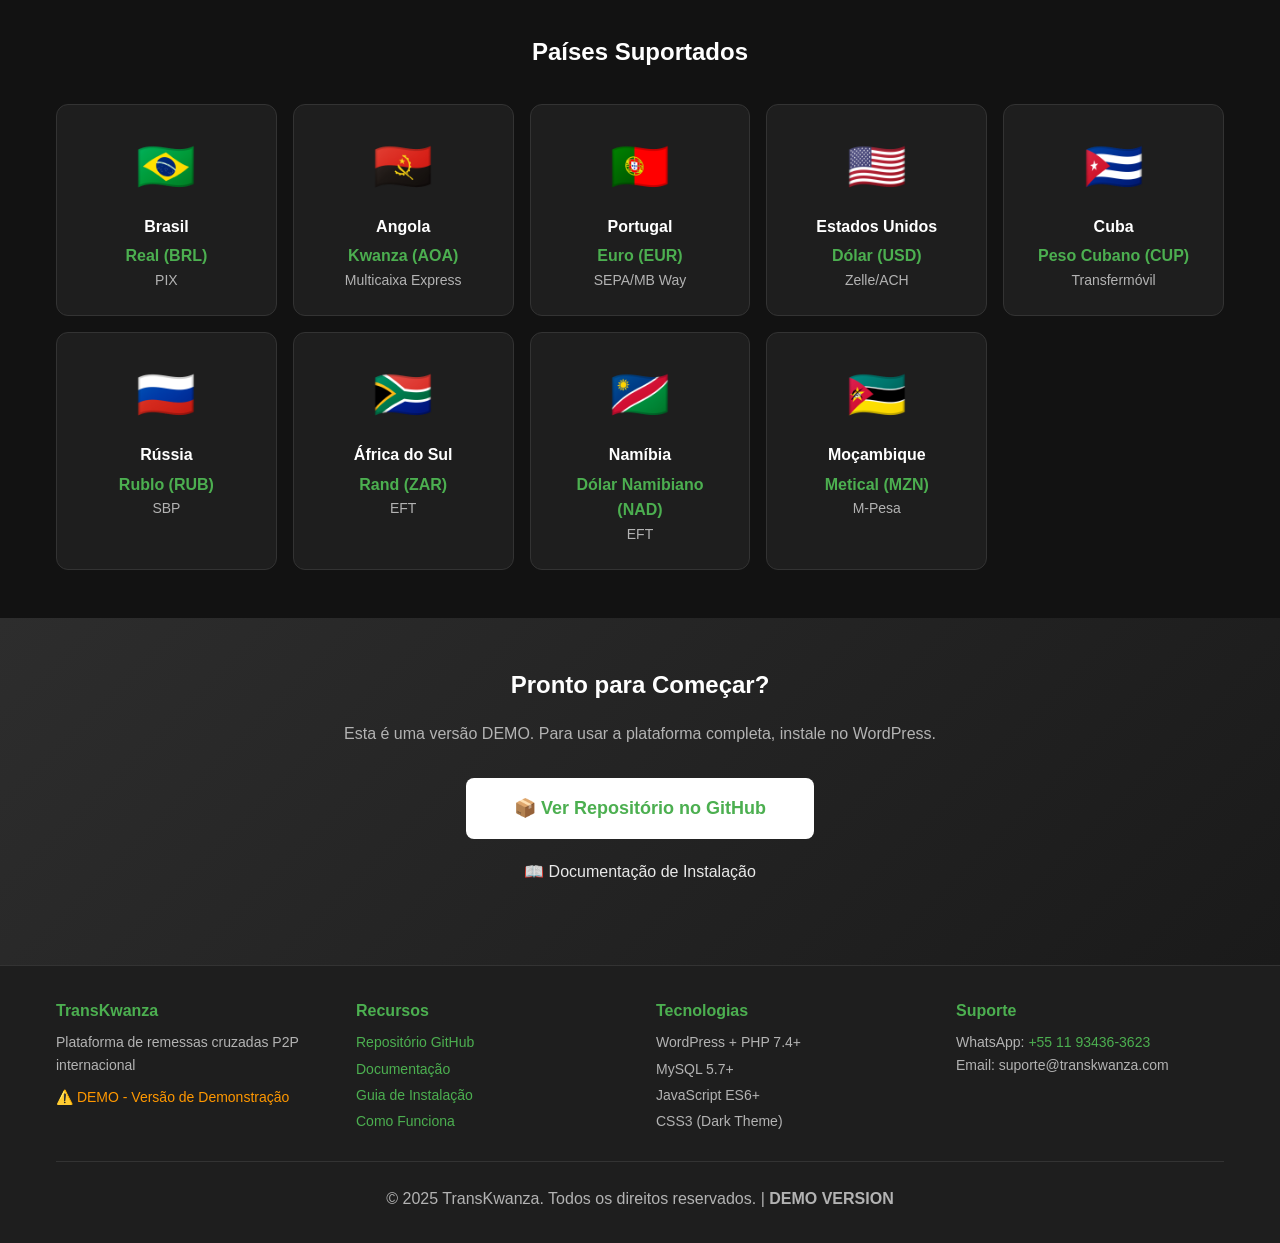
==== commit 5e5a1d50: "feat: Adicionar menu hambúrguer e integração com APIs reais de câmbio Melhorias no GitHub Pages e na" ====
--- a/docs/index.html
+++ b/docs/index.html
@@ -16,7 +16,13 @@
                     <p class="tk-subtitle">Transferência Segura</p>
                 </div>
 
-                <div class="tk-nav-menu">
+                <button class="tk-menu-toggle" id="menu-toggle" aria-label="Toggle menu">
+                    <span></span>
+                    <span></span>
+                    <span></span>
+                </button>
+
+                <div class="tk-nav-menu" id="nav-menu">
                     <a href="#inicio">Início</a>
                     <a href="#paises">Países</a>
                     <a href="#como-funciona">Como Funciona</a>
--- a/docs/style.css
+++ b/docs/style.css
@@ -1,42 +1,33 @@
 /**
- * TransKwanza - Main Stylesheet
- * Theme: Dark mode with responsive mobile-first design
+ * TransKwanza Standalone Web App Styles
+ * Dark Theme - Mobile First
  */
 
 /* ============================================
-   CSS Variables (Dark Theme)
+   CSS Variables
    ============================================ */
 :root {
     /* Colors */
     --tk-primary: #4CAF50;
-    --tk-primary-dark: #45a049;
-    --tk-secondary: #2196F3;
+    --tk-primary-hover: #45a049;
+    --tk-secondary: #FF9800;
     --tk-danger: #f44336;
     --tk-warning: #ff9800;
-    --tk-success: #4CAF50;
-    --tk-info: #00bcd4;
-
-    /* Dark theme colors */
+    --tk-success: #4caf50;
+    --tk-info: #2196F3;
+
+    /* Dark Theme */
     --tk-bg-primary: #121212;
-    --tk-bg-secondary: #1e1e1e;
-    --tk-bg-tertiary: #2a2a2a;
+    --tk-bg-secondary: #1a1a1a;
     --tk-bg-card: #1e1e1e;
     --tk-bg-hover: #2a2a2a;
 
-    /* Text colors */
     --tk-text-primary: #ffffff;
     --tk-text-secondary: #b3b3b3;
-    --tk-text-muted: #666666;
-    --tk-text-on-primary: #ffffff;
-
-    /* Border colors */
+    --tk-text-muted: #808080;
+
     --tk-border: #333333;
-    --tk-border-light: #444444;
-
-    /* Shadows */
-    --tk-shadow-sm: 0 2px 4px rgba(0, 0, 0, 0.3);
-    --tk-shadow-md: 0 4px 8px rgba(0, 0, 0, 0.4);
-    --tk-shadow-lg: 0 8px 16px rgba(0, 0, 0, 0.5);
+    --tk-border-light: #404040;
 
     /* Spacing */
     --tk-spacing-xs: 0.25rem;
@@ -46,18 +37,23 @@
     --tk-spacing-xl: 2rem;
     --tk-spacing-xxl: 3rem;
 
-    /* Border radius */
+    /* Border Radius */
     --tk-radius-sm: 4px;
     --tk-radius-md: 8px;
     --tk-radius-lg: 12px;
-    --tk-radius-full: 9999px;
+    --tk-radius-xl: 16px;
+
+    /* Shadows */
+    --tk-shadow-sm: 0 1px 3px rgba(0, 0, 0, 0.3);
+    --tk-shadow-md: 0 4px 6px rgba(0, 0, 0, 0.3);
+    --tk-shadow-lg: 0 10px 20px rgba(0, 0, 0, 0.5);
 
     /* Transitions */
     --tk-transition: all 0.3s ease;
 }
 
 /* ============================================
-   Reset & Base Styles
+   Reset & Base
    ============================================ */
 * {
     margin: 0;
@@ -66,33 +62,17 @@
 }
 
 body {
-    font-family: -apple-system, BlinkMacSystemFont, 'Segoe UI', 'Roboto', 'Oxygen',
-        'Ubuntu', 'Cantarell', 'Fira Sans', 'Droid Sans', 'Helvetica Neue', sans-serif;
-    background-color: var(--tk-bg-primary);
+    font-family: -apple-system, BlinkMacSystemFont, 'Segoe UI', Roboto, Oxygen, Ubuntu, Cantarell, sans-serif;
+    background: var(--tk-bg-primary);
     color: var(--tk-text-primary);
     line-height: 1.6;
-    -webkit-font-smoothing: antialiased;
-    -moz-osx-font-smoothing: grayscale;
-}
-
-/* ============================================
-   Typography
-   ============================================ */
-h1, h2, h3, h4, h5, h6 {
-    font-weight: 600;
-    line-height: 1.3;
-    margin-bottom: var(--tk-spacing-md);
-}
-
-h1 { font-size: 2rem; }
-h2 { font-size: 1.75rem; }
-h3 { font-size: 1.5rem; }
-h4 { font-size: 1.25rem; }
-h5 { font-size: 1.125rem; }
-h6 { font-size: 1rem; }
-
-p {
-    margin-bottom: var(--tk-spacing-md);
+    min-height: 100vh;
+    display: flex;
+    flex-direction: column;
+}
+
+main {
+    flex: 1;
 }
 
 a {
@@ -102,11 +82,16 @@
 }
 
 a:hover {
-    color: var(--tk-primary-dark);
-}
-
-/* ============================================
-   Layout Components
+    color: var(--tk-primary-hover);
+}
+
+img {
+    max-width: 100%;
+    height: auto;
+}
+
+/* ============================================
+   Container
    ============================================ */
 .tk-container {
     width: 100%;
@@ -115,860 +100,318 @@
     padding: 0 var(--tk-spacing-md);
 }
 
-.tk-section {
-    padding: var(--tk-spacing-xxl) 0;
-}
-
-/* ============================================
-   Calculator Widget
-   ============================================ */
-.tk-calculator {
-    background: var(--tk-bg-card);
-    border-radius: var(--tk-radius-lg);
-    padding: var(--tk-spacing-xl);
-    box-shadow: var(--tk-shadow-lg);
-    max-width: 600px;
-    margin: 0 auto;
-}
-
-.tk-calculator-header {
-    text-align: center;
-    margin-bottom: var(--tk-spacing-xl);
-}
-
-.tk-calculator-header h2 {
-    margin-bottom: var(--tk-spacing-sm);
-}
-
-.tk-subtitle {
-    color: var(--tk-text-secondary);
-    font-size: 0.95rem;
-}
-
-.tk-currency-group {
-    margin-bottom: var(--tk-spacing-lg);
-}
-
-.tk-currency-group label {
-    display: block;
-    margin-bottom: var(--tk-spacing-sm);
-    color: var(--tk-text-secondary);
-    font-size: 0.9rem;
+/* ============================================
+   Header
+   ============================================ */
+.tk-header {
+    background: var(--tk-bg-card);
+    border-bottom: 1px solid var(--tk-border);
+    padding: var(--tk-spacing-md) 0;
+    position: sticky;
+    top: 0;
+    z-index: 100;
+    box-shadow: var(--tk-shadow-md);
+}
+
+.tk-nav {
+    display: flex;
+    justify-content: space-between;
+    align-items: center;
+}
+
+.tk-logo h1 {
+    font-size: 1.5rem;
+    color: var(--tk-primary);
+    margin: 0;
+}
+
+.tk-nav-links {
+    display: flex;
+    gap: var(--tk-spacing-md);
+    align-items: center;
+}
+
+.tk-nav-links a {
+    color: var(--tk-text-secondary);
     font-weight: 500;
 }
 
-.tk-currency-selector {
-    display: flex;
-    gap: var(--tk-spacing-sm);
-    margin-bottom: var(--tk-spacing-sm);
-}
-
-.tk-country-select {
-    flex: 1;
-    padding: var(--tk-spacing-md);
-    background: var(--tk-bg-tertiary);
-    border: 1px solid var(--tk-border);
-    border-radius: var(--tk-radius-md);
+.tk-nav-links a:hover {
     color: var(--tk-text-primary);
-    font-size: 1rem;
-    cursor: pointer;
-    transition: var(--tk-transition);
-}
-
-.tk-country-select:focus {
-    outline: none;
-    border-color: var(--tk-primary);
-}
-
-.tk-amount-input {
-    flex: 1;
-    padding: var(--tk-spacing-md);
-    background: var(--tk-bg-tertiary);
-    border: 1px solid var(--tk-border);
-    border-radius: var(--tk-radius-md);
-    color: var(--tk-text-primary);
-    font-size: 1.25rem;
-    font-weight: 600;
-    transition: var(--tk-transition);
-}
-
-.tk-amount-input:focus {
-    outline: none;
-    border-color: var(--tk-primary);
-}
-
-.tk-currency-info {
-    display: flex;
-    align-items: center;
-    gap: var(--tk-spacing-sm);
-    color: var(--tk-text-secondary);
-    font-size: 0.9rem;
-}
-
-.tk-flag {
-    font-size: 1.5rem;
-}
-
-.tk-swap-container {
-    display: flex;
-    justify-content: center;
-    margin: var(--tk-spacing-md) 0;
-}
-
-.tk-swap-btn {
-    background: var(--tk-bg-tertiary);
-    border: 1px solid var(--tk-border);
-    border-radius: var(--tk-radius-full);
-    width: 48px;
-    height: 48px;
-    display: flex;
-    align-items: center;
-    justify-content: center;
-    cursor: pointer;
-    transition: var(--tk-transition);
-    color: var(--tk-text-primary);
-}
-
-.tk-swap-btn:hover {
-    background: var(--tk-primary);
-    border-color: var(--tk-primary);
-    transform: rotate(180deg);
-}
-
-.tk-rate-info {
-    background: var(--tk-bg-tertiary);
-    border-radius: var(--tk-radius-md);
-    padding: var(--tk-spacing-lg);
-    margin: var(--tk-spacing-lg) 0;
-}
-
-.tk-rate-display {
-    display: flex;
-    justify-content: space-between;
-    margin-bottom: var(--tk-spacing-sm);
-}
-
-.tk-rate-value {
-    font-weight: 600;
-    color: var(--tk-primary);
-}
-
-.tk-fee-info {
-    color: var(--tk-text-secondary);
-    font-size: 0.9rem;
-    margin-bottom: var(--tk-spacing-sm);
-}
-
-.tk-update-time {
-    color: var(--tk-text-muted);
-    font-size: 0.85rem;
-}
-
-.tk-calculator-actions {
-    margin-top: var(--tk-spacing-xl);
-}
-
-.tk-login-prompt {
-    text-align: center;
-    color: var(--tk-text-secondary);
-    font-size: 0.9rem;
-    margin-top: var(--tk-spacing-sm);
 }
 
 /* ============================================
    Buttons
    ============================================ */
 .tk-btn {
-    display: inline-flex;
-    align-items: center;
-    justify-content: center;
-    gap: var(--tk-spacing-sm);
-    padding: var(--tk-spacing-md) var(--tk-spacing-xl);
+    padding: var(--tk-spacing-sm) var(--tk-spacing-lg);
     border: none;
     border-radius: var(--tk-radius-md);
     font-size: 1rem;
     font-weight: 600;
     cursor: pointer;
     transition: var(--tk-transition);
-    text-decoration: none;
-    width: 100%;
+    display: inline-block;
+    text-align: center;
 }
 
 .tk-btn-primary {
     background: var(--tk-primary);
-    color: var(--tk-text-on-primary);
+    color: white;
 }
 
 .tk-btn-primary:hover {
-    background: var(--tk-primary-dark);
-    transform: translateY(-2px);
-    box-shadow: var(--tk-shadow-md);
+    background: var(--tk-primary-hover);
 }
 
 .tk-btn-secondary {
-    background: var(--tk-bg-tertiary);
+    background: var(--tk-bg-hover);
     color: var(--tk-text-primary);
     border: 1px solid var(--tk-border);
 }
 
 .tk-btn-secondary:hover {
-    background: var(--tk-bg-hover);
+    background: var(--tk-bg-card);
 }
 
 .tk-btn-danger {
     background: var(--tk-danger);
-    color: var(--tk-text-on-primary);
+    color: white;
 }
 
 .tk-btn-danger:hover {
     background: #d32f2f;
 }
 
-/* ============================================
-   Dashboard
-   ============================================ */
-.tk-dashboard {
-    min-height: 100vh;
-    padding: var(--tk-spacing-xl) 0;
-}
-
-.tk-dashboard-header {
-    background: var(--tk-bg-card);
+.tk-btn-sm {
+    padding: var(--tk-spacing-xs) var(--tk-spacing-md);
+    font-size: 0.875rem;
+}
+
+.tk-btn-large {
+    padding: var(--tk-spacing-md) var(--tk-spacing-xxl);
+    font-size: 1.125rem;
+}
+
+.tk-btn-block {
+    width: 100%;
+    display: block;
+}
+
+.tk-btn-icon {
+    position: relative;
+    padding: var(--tk-spacing-sm);
+}
+
+.tk-badge {
+    position: absolute;
+    top: 0;
+    right: 0;
+    background: var(--tk-danger);
+    color: white;
+    font-size: 0.7rem;
+    padding: 2px 6px;
+    border-radius: 10px;
+    font-weight: bold;
+}
+
+/* ============================================
+   Hero Section
+   ============================================ */
+.tk-hero {
+    background: linear-gradient(135deg, #1a1a1a 0%, #2d2d2d 100%);
+    padding: var(--tk-spacing-xxl) 0;
+    text-align: center;
+}
+
+.tk-hero h1 {
+    font-size: 2.5rem;
+    margin-bottom: var(--tk-spacing-md);
+    background: linear-gradient(135deg, var(--tk-primary) 0%, #81C784 100%);
+    -webkit-background-clip: text;
+    -webkit-text-fill-color: transparent;
+    background-clip: text;
+}
+
+.tk-hero-subtitle {
+    font-size: 1.125rem;
+    color: var(--tk-text-secondary);
+    margin-bottom: var(--tk-spacing-xl);
+}
+
+.tk-hero-features {
+    display: grid;
+    grid-template-columns: repeat(auto-fit, minmax(200px, 1fr));
+    gap: var(--tk-spacing-lg);
+    margin-top: var(--tk-spacing-xxl);
+}
+
+.tk-feature {
+    background: var(--tk-bg-card);
+    padding: var(--tk-spacing-lg);
+    border-radius: var(--tk-radius-lg);
+    border: 1px solid var(--tk-border);
+}
+
+.tk-feature-icon {
+    font-size: 3rem;
+    margin-bottom: var(--tk-spacing-sm);
+}
+
+.tk-feature h3 {
+    margin-bottom: var(--tk-spacing-xs);
+    color: var(--tk-primary);
+}
+
+.tk-feature p {
+    color: var(--tk-text-secondary);
+    font-size: 0.875rem;
+}
+
+/* ============================================
+   Section
+   ============================================ */
+.tk-section {
+    padding: var(--tk-spacing-xxl) 0;
+}
+
+.tk-text-center {
+    text-align: center;
+    margin-bottom: var(--tk-spacing-xl);
+}
+
+/* ============================================
+   Calculator
+   ============================================ */
+.tk-calculator {
+    background: var(--tk-bg-card);
+    border-radius: var(--tk-radius-lg);
     padding: var(--tk-spacing-xl);
-    border-radius: var(--tk-radius-lg);
+    box-shadow: var(--tk-shadow-lg);
+    border: 1px solid var(--tk-border);
+    max-width: 800px;
+    margin: 0 auto;
+}
+
+.tk-calculator h2 {
+    text-align: center;
+    margin-bottom: var(--tk-spacing-sm);
+}
+
+.tk-calculator-subtitle {
+    text-align: center;
+    color: var(--tk-text-secondary);
     margin-bottom: var(--tk-spacing-xl);
-    box-shadow: var(--tk-shadow-md);
-}
-
-.tk-dashboard-header h1 {
-    margin-bottom: var(--tk-spacing-sm);
-}
-
-.tk-user-welcome {
-    color: var(--tk-text-secondary);
-}
-
-/* Tab Navigation */
-.tk-tabs {
-    display: flex;
-    gap: var(--tk-spacing-sm);
-    margin-bottom: var(--tk-spacing-xl);
-    overflow-x: auto;
-    -webkit-overflow-scrolling: touch;
-}
-
-.tk-tab-btn {
-    padding: var(--tk-spacing-md) var(--tk-spacing-lg);
-    background: var(--tk-bg-card);
-    border: 1px solid var(--tk-border);
+}
+
+.tk-calculator-form {
+    display: flex;
+    flex-direction: column;
+    gap: var(--tk-spacing-lg);
+}
+
+.tk-calculator-row {
+    display: grid;
+    grid-template-columns: repeat(auto-fit, minmax(200px, 1fr));
+    gap: var(--tk-spacing-md);
+}
+
+.tk-calculator-arrow {
+    text-align: center;
+    font-size: 2rem;
+    color: var(--tk-primary);
+}
+
+.tk-calculator-info {
+    background: var(--tk-bg-hover);
+    padding: var(--tk-spacing-md);
     border-radius: var(--tk-radius-md);
-    color: var(--tk-text-secondary);
-    font-weight: 500;
-    cursor: pointer;
-    transition: var(--tk-transition);
-    white-space: nowrap;
-}
-
-.tk-tab-btn.active {
-    background: var(--tk-primary);
-    color: var(--tk-text-on-primary);
-    border-color: var(--tk-primary);
-}
-
-.tk-tab-btn:hover:not(.active) {
-    background: var(--tk-bg-hover);
+    border: 1px solid var(--tk-border);
+}
+
+.tk-info-row {
+    display: flex;
+    justify-content: space-between;
+    padding: var(--tk-spacing-xs) 0;
+    color: var(--tk-text-secondary);
+}
+
+.tk-info-row strong {
     color: var(--tk-text-primary);
 }
 
-/* Mobile Tab Select */
-.tk-mobile-tab-select {
-    display: none;
-    width: 100%;
-    padding: var(--tk-spacing-md);
-    background: var(--tk-bg-card);
+/* ============================================
+   Forms
+   ============================================ */
+.tk-form-group {
+    display: flex;
+    flex-direction: column;
+    gap: var(--tk-spacing-xs);
+}
+
+.tk-form-group label {
+    font-weight: 600;
+    color: var(--tk-text-secondary);
+    font-size: 0.875rem;
+}
+
+.tk-form-group input,
+.tk-form-group select,
+.tk-form-group textarea {
+    padding: var(--tk-spacing-sm) var(--tk-spacing-md);
     border: 1px solid var(--tk-border);
     border-radius: var(--tk-radius-md);
+    background: var(--tk-bg-secondary);
     color: var(--tk-text-primary);
     font-size: 1rem;
-    margin-bottom: var(--tk-spacing-lg);
-}
-
-/* Tab Content */
-.tk-tab-content {
-    display: none;
-}
-
-.tk-tab-content.active {
-    display: block;
-}
-
-/* ============================================
-   Proposal Cards
-   ============================================ */
-.tk-proposal-card {
-    background: var(--tk-bg-card);
+    transition: var(--tk-transition);
+}
+
+.tk-form-group input:focus,
+.tk-form-group select:focus,
+.tk-form-group textarea:focus {
+    outline: none;
+    border-color: var(--tk-primary);
+    box-shadow: 0 0 0 3px rgba(76, 175, 80, 0.1);
+}
+
+.tk-form-group input[readonly] {
+    background: var(--tk-bg-hover);
+    cursor: not-allowed;
+}
+
+.tk-form-actions {
+    margin-top: var(--tk-spacing-md);
+}
+
+/* ============================================
+   How It Works
+   ============================================ */
+.tk-steps {
+    display: grid;
+    grid-template-columns: repeat(auto-fit, minmax(250px, 1fr));
+    gap: var(--tk-spacing-lg);
+}
+
+.tk-step {
+    background: var(--tk-bg-card);
+    padding: var(--tk-spacing-lg);
     border-radius: var(--tk-radius-lg);
-    padding: var(--tk-spacing-lg);
-    margin-bottom: var(--tk-spacing-lg);
-    box-shadow: var(--tk-shadow-md);
-    transition: var(--tk-transition);
-}
-
-.tk-proposal-card:hover {
-    transform: translateY(-2px);
-    box-shadow: var(--tk-shadow-lg);
-}
-
-.tk-proposal-header {
-    display: flex;
-    justify-content: space-between;
-    align-items: center;
-    margin-bottom: var(--tk-spacing-md);
-    padding-bottom: var(--tk-spacing-md);
-    border-bottom: 1px solid var(--tk-border);
-}
-
-.tk-user-info {
-    display: flex;
-    align-items: center;
-    gap: var(--tk-spacing-md);
-}
-
-.tk-user-avatar {
-    width: 48px;
-    height: 48px;
-    border-radius: var(--tk-radius-full);
+    border: 1px solid var(--tk-border);
+    text-align: center;
+}
+
+.tk-step-number {
+    width: 50px;
+    height: 50px;
     background: var(--tk-primary);
+    color: white;
+    border-radius: 50%;
     display: flex;
     align-items: center;
     justify-content: center;
     font-size: 1.5rem;
-    font-weight: 600;
-    color: var(--tk-text-on-primary);
-}
-
-.tk-user-stats {
-    display: flex;
-    gap: var(--tk-spacing-md);
-    font-size: 0.85rem;
-    color: var(--tk-text-secondary);
-}
-
-.tk-rating {
-    color: var(--tk-warning);
-}
-
-.tk-proposal-time {
-    color: var(--tk-text-muted);
-    font-size: 0.85rem;
-}
-
-.tk-proposal-body {
-    margin-bottom: var(--tk-spacing-lg);
-}
-
-.tk-currency-flow {
-    display: flex;
-    align-items: center;
-    justify-content: space-between;
-    gap: var(--tk-spacing-md);
-    margin-bottom: var(--tk-spacing-md);
-}
-
-.tk-currency-box {
-    flex: 1;
-    display: flex;
-    align-items: center;
-    gap: var(--tk-spacing-sm);
-    background: var(--tk-bg-tertiary);
-    padding: var(--tk-spacing-md);
-    border-radius: var(--tk-radius-md);
-}
-
-.tk-currency-box strong {
-    display: block;
-    font-size: 1.1rem;
-}
-
-.tk-currency-box small {
-    display: block;
-    color: var(--tk-text-secondary);
-    font-size: 0.85rem;
-}
-
-.tk-arrow {
-    font-size: 1.5rem;
-    color: var(--tk-text-secondary);
-}
-
-.tk-proposal-info {
-    color: var(--tk-text-secondary);
-    font-size: 0.9rem;
-}
-
-.tk-proposal-footer {
-    display: flex;
-    gap: var(--tk-spacing-sm);
-}
-
-/* Status Badge */
-.tk-status-badge {
-    display: inline-block;
-    padding: var(--tk-spacing-xs) var(--tk-spacing-md);
-    border-radius: var(--tk-radius-full);
-    font-size: 0.85rem;
-    font-weight: 600;
-}
-
-.tk-status-open { background: var(--tk-success); color: white; }
-.tk-status-matched { background: var(--tk-info); color: white; }
-.tk-status-processing { background: var(--tk-warning); color: white; }
-.tk-status-completed { background: var(--tk-primary); color: white; }
-.tk-status-cancelled { background: var(--tk-danger); color: white; }
-.tk-status-expired { background: var(--tk-text-muted); color: white; }
-
-/* Match Notification */
-.tk-match-notification {
-    background: rgba(76, 175, 80, 0.1);
-    border: 1px solid var(--tk-primary);
-    border-radius: var(--tk-radius-md);
-    padding: var(--tk-spacing-md);
-    color: var(--tk-primary);
-    margin-top: var(--tk-spacing-md);
-}
-
-/* ============================================
-   Transaction Cards
-   ============================================ */
-.tk-transaction-card {
-    background: var(--tk-bg-card);
-    border-radius: var(--tk-radius-lg);
-    padding: var(--tk-spacing-lg);
-    margin-bottom: var(--tk-spacing-lg);
-    box-shadow: var(--tk-shadow-md);
-}
-
-.tk-transaction-header {
-    display: flex;
-    justify-content: space-between;
-    align-items: center;
-    margin-bottom: var(--tk-spacing-md);
-    padding-bottom: var(--tk-spacing-md);
-    border-bottom: 1px solid var(--tk-border);
-}
-
-.tk-transaction-amounts {
-    display: grid;
-    grid-template-columns: repeat(auto-fit, minmax(200px, 1fr));
-    gap: var(--tk-spacing-md);
-    margin-bottom: var(--tk-spacing-lg);
-}
-
-.tk-amount-box {
-    background: var(--tk-bg-tertiary);
-    padding: var(--tk-spacing-md);
-    border-radius: var(--tk-radius-md);
-}
-
-.tk-amount-box label {
-    display: block;
-    color: var(--tk-text-secondary);
-    font-size: 0.85rem;
-    margin-bottom: var(--tk-spacing-xs);
-}
-
-.tk-transaction-progress {
-    display: flex;
-    justify-content: space-between;
-    margin-bottom: var(--tk-spacing-lg);
-}
-
-.tk-progress-step {
-    flex: 1;
-    text-align: center;
-    padding: var(--tk-spacing-md);
-    border-radius: var(--tk-radius-md);
-    background: var(--tk-bg-tertiary);
-    margin: 0 var(--tk-spacing-xs);
-}
-
-.tk-progress-step.completed {
-    background: rgba(76, 175, 80, 0.1);
-    border: 1px solid var(--tk-primary);
-}
-
-/* ============================================
-   Empty States
-   ============================================ */
-.tk-empty-state {
-    text-align: center;
-    padding: var(--tk-spacing-xxl);
-    color: var(--tk-text-secondary);
-}
-
-.tk-empty-state svg {
-    margin-bottom: var(--tk-spacing-lg);
-    opacity: 0.5;
-}
-
-.tk-empty-state h3 {
-    color: var(--tk-text-primary);
-    margin-bottom: var(--tk-spacing-sm);
-}
-
-/* ============================================
-   Modal
-   ============================================ */
-.tk-modal {
-    position: fixed;
-    top: 0;
-    left: 0;
-    right: 0;
-    bottom: 0;
-    background: rgba(0, 0, 0, 0.8);
-    display: flex;
-    align-items: center;
-    justify-content: center;
-    z-index: 9999;
-    padding: var(--tk-spacing-md);
-}
-
-.tk-modal-content {
-    background: var(--tk-bg-card);
-    border-radius: var(--tk-radius-lg);
-    max-width: 500px;
-    width: 100%;
-    max-height: 90vh;
-    overflow-y: auto;
-}
-
-.tk-modal-header {
-    display: flex;
-    justify-content: space-between;
-    align-items: center;
-    padding: var(--tk-spacing-lg);
-    border-bottom: 1px solid var(--tk-border);
-}
-
-.tk-modal-close {
-    background: none;
-    border: none;
-    font-size: 1.5rem;
-    color: var(--tk-text-secondary);
-    cursor: pointer;
-    transition: var(--tk-transition);
-}
-
-.tk-modal-close:hover {
-    color: var(--tk-text-primary);
-}
-
-.tk-modal-footer {
-    display: flex;
-    gap: var(--tk-spacing-sm);
-    padding: var(--tk-spacing-lg);
-    border-top: 1px solid var(--tk-border);
-}
-
-/* ============================================
-   Forms
-   ============================================ */
-.tk-form-group {
-    margin-bottom: var(--tk-spacing-lg);
-    padding: var(--tk-spacing-lg);
-}
-
-.tk-form-group label {
-    display: block;
-    margin-bottom: var(--tk-spacing-sm);
-    color: var(--tk-text-secondary);
-    font-weight: 500;
-}
-
-.tk-form-group input,
-.tk-form-group textarea,
-.tk-form-group select {
-    width: 100%;
-    padding: var(--tk-spacing-md);
-    background: var(--tk-bg-tertiary);
-    border: 1px solid var(--tk-border);
-    border-radius: var(--tk-radius-md);
-    color: var(--tk-text-primary);
-    font-size: 1rem;
-    transition: var(--tk-transition);
-}
-
-.tk-form-group input:focus,
-.tk-form-group textarea:focus,
-.tk-form-group select:focus {
-    outline: none;
-    border-color: var(--tk-primary);
-}
-
-.tk-form-group textarea {
-    resize: vertical;
-    min-height: 100px;
-}
-
-/* ============================================
-   Loader & Toast
-   ============================================ */
-.tk-loader {
-    position: fixed;
-    top: 0;
-    left: 0;
-    right: 0;
-    bottom: 0;
-    background: rgba(0, 0, 0, 0.5);
-    display: flex;
-    align-items: center;
-    justify-content: center;
-    z-index: 9998;
-}
-
-.tk-spinner {
-    width: 48px;
-    height: 48px;
-    border: 4px solid var(--tk-bg-tertiary);
-    border-top-color: var(--tk-primary);
-    border-radius: 50%;
-    animation: tk-spin 1s linear infinite;
-}
-
-@keyframes tk-spin {
-    to { transform: rotate(360deg); }
-}
-
-.tk-toast {
-    position: fixed;
-    bottom: var(--tk-spacing-xl);
-    right: var(--tk-spacing-xl);
-    background: var(--tk-bg-card);
-    padding: var(--tk-spacing-lg);
-    border-radius: var(--tk-radius-md);
-    box-shadow: var(--tk-shadow-lg);
-    max-width: 400px;
-    transform: translateY(100px);
-    opacity: 0;
-    transition: var(--tk-transition);
-    z-index: 9999;
-}
-
-.tk-toast.show {
-    transform: translateY(0);
-    opacity: 1;
-}
-
-.tk-toast-success {
-    border-left: 4px solid var(--tk-success);
-}
-
-.tk-toast-error {
-    border-left: 4px solid var(--tk-danger);
-}
-
-.tk-toast-info {
-    border-left: 4px solid var(--tk-info);
-}
-
-/* ============================================
-   Responsive Design (Mobile-First)
-   ============================================ */
-
-/* Mobile (default) - up to 768px */
-@media (max-width: 768px) {
-    .tk-tabs {
-        display: none;
-    }
-
-    .tk-mobile-tab-select {
-        display: block;
-    }
-
-    .tk-currency-flow {
-        flex-direction: column;
-    }
-
-    .tk-arrow {
-        transform: rotate(90deg);
-    }
-
-    .tk-proposal-footer,
-    .tk-transaction-footer,
-    .tk-modal-footer {
-        flex-direction: column;
-    }
-
-    .tk-btn {
-        width: 100%;
-    }
-
-    .tk-transaction-progress {
-        flex-direction: column;
-    }
-
-    .tk-progress-step {
-        margin: var(--tk-spacing-xs) 0;
-    }
-
-    h1 { font-size: 1.75rem; }
-    h2 { font-size: 1.5rem; }
-    h3 { font-size: 1.25rem; }
-}
-
-/* Tablet - 768px to 1024px */
-@media (min-width: 769px) and (max-width: 1024px) {
-    .tk-container {
-        padding: 0 var(--tk-spacing-lg);
-    }
-}
-
-/* Desktop - 1024px and up */
-@media (min-width: 1025px) {
-    .tk-calculator {
-        padding: var(--tk-spacing-xxl);
-    }
-
-    .tk-currency-selector {
-        gap: var(--tk-spacing-md);
-    }
-}
-
-/* ============================================
-   Header & Navigation
-   ============================================ */
-.tk-header {
-    background: var(--tk-bg-card);
-    border-bottom: 1px solid var(--tk-border);
-    padding: var(--tk-spacing-md) 0;
-    position: sticky;
-    top: 0;
-    z-index: 1000;
-    box-shadow: var(--tk-shadow-md);
-}
-
-.tk-nav {
-    display: flex;
-    justify-content: space-between;
-    align-items: center;
-}
-
-.tk-logo h1 {
-    margin: 0;
-    font-size: 1.5rem;
-    color: var(--tk-primary);
-}
-
-.tk-nav-menu {
-    display: flex;
-    align-items: center;
-    gap: var(--tk-spacing-lg);
-}
-
-.tk-nav-menu a {
-    color: var(--tk-text-primary);
-    text-decoration: none;
-    transition: var(--tk-transition);
-}
-
-.tk-nav-menu a:hover {
-    color: var(--tk-primary);
-}
-
-.tk-user-menu {
-    display: flex;
-    align-items: center;
-    gap: var(--tk-spacing-md);
-}
-
-/* ============================================
-   Hero Section
-   ============================================ */
-.tk-hero {
-    background: linear-gradient(135deg, var(--tk-bg-secondary) 0%, var(--tk-bg-primary) 100%);
-    padding: var(--tk-spacing-xxl) 0;
-    text-align: center;
-}
-
-.tk-hero-content {
-    max-width: 800px;
-    margin: 0 auto;
-}
-
-.tk-hero h1 {
-    font-size: 2.5rem;
-    margin-bottom: var(--tk-spacing-md);
-    background: linear-gradient(135deg, var(--tk-primary) 0%, var(--tk-secondary) 100%);
-    -webkit-background-clip: text;
-    -webkit-text-fill-color: transparent;
-    background-clip: text;
-}
-
-.tk-hero-subtitle {
-    font-size: 1.25rem;
-    color: var(--tk-text-secondary);
-    margin-bottom: var(--tk-spacing-xxl);
-}
-
-.tk-hero-features {
-    display: grid;
-    grid-template-columns: repeat(auto-fit, minmax(200px, 1fr));
-    gap: var(--tk-spacing-xl);
-    margin-top: var(--tk-spacing-xxl);
-}
-
-.tk-feature {
-    text-align: center;
-    padding: var(--tk-spacing-lg);
-}
-
-.tk-feature svg {
-    color: var(--tk-primary);
-    margin-bottom: var(--tk-spacing-md);
-}
-
-.tk-feature h3 {
-    margin-bottom: var(--tk-spacing-sm);
-}
-
-.tk-feature p {
-    color: var(--tk-text-secondary);
-    margin: 0;
-}
-
-/* ============================================
-   How It Works Section
-   ============================================ */
-.tk-how-it-works {
-    background: var(--tk-bg-secondary);
-}
-
-.tk-steps {
-    display: grid;
-    grid-template-columns: repeat(auto-fit, minmax(250px, 1fr));
-    gap: var(--tk-spacing-xl);
-    margin-top: var(--tk-spacing-xl);
-}
-
-.tk-step {
-    background: var(--tk-bg-card);
-    padding: var(--tk-spacing-xl);
-    border-radius: var(--tk-radius-lg);
-    text-align: center;
-    position: relative;
-}
-
-.tk-step-number {
-    width: 48px;
-    height: 48px;
-    background: var(--tk-primary);
-    color: var(--tk-text-on-primary);
-    border-radius: var(--tk-radius-full);
-    display: flex;
-    align-items: center;
-    justify-content: center;
-    font-size: 1.5rem;
-    font-weight: 600;
+    font-weight: bold;
     margin: 0 auto var(--tk-spacing-md);
 }
 
@@ -978,151 +421,160 @@
 
 .tk-step p {
     color: var(--tk-text-secondary);
-    margin: 0;
-}
-
-/* ============================================
-   Countries Section
-   ============================================ */
-.tk-countries-preview {
-    padding: var(--tk-spacing-xxl) 0;
-}
-
+    font-size: 0.875rem;
+}
+
+/* ============================================
+   Countries Grid
+   ============================================ */
 .tk-countries-grid {
     display: grid;
     grid-template-columns: repeat(auto-fill, minmax(200px, 1fr));
-    gap: var(--tk-spacing-lg);
-    margin-top: var(--tk-spacing-xl);
+    gap: var(--tk-spacing-md);
 }
 
 .tk-country-card {
     background: var(--tk-bg-card);
     padding: var(--tk-spacing-lg);
     border-radius: var(--tk-radius-lg);
-    text-align: center;
-    border: 1px solid var(--tk-border);
+    border: 1px solid var(--tk-border);
+    text-align: center;
     transition: var(--tk-transition);
 }
 
 .tk-country-card:hover {
+    transform: translateY(-5px);
+    box-shadow: var(--tk-shadow-lg);
     border-color: var(--tk-primary);
-    transform: translateY(-4px);
-    box-shadow: var(--tk-shadow-lg);
 }
 
 .tk-country-flag {
     font-size: 3rem;
     display: block;
-    margin-bottom: var(--tk-spacing-md);
+    margin-bottom: var(--tk-spacing-sm);
 }
 
 .tk-country-card h4 {
     margin-bottom: var(--tk-spacing-xs);
 }
 
-.tk-currency {
-    color: var(--tk-text-secondary);
-    font-size: 0.9rem;
-    margin-bottom: var(--tk-spacing-xs);
-}
-
-.tk-payment {
+.tk-country-card .tk-currency {
     color: var(--tk-primary);
-    font-size: 0.85rem;
     font-weight: 600;
 }
 
+.tk-country-card .tk-payment {
+    color: var(--tk-text-secondary);
+    font-size: 0.875rem;
+}
+
 /* ============================================
    CTA Section
    ============================================ */
 .tk-cta {
-    background: linear-gradient(135deg, var(--tk-primary) 0%, var(--tk-secondary) 100%);
-    text-align: center;
+    background: linear-gradient(135deg, #2d2d2d 0%, #1a1a1a 100%);
+    text-align: center;
+}
+
+.tk-cta-content h2 {
+    margin-bottom: var(--tk-spacing-md);
+}
+
+.tk-cta-content p {
+    color: var(--tk-text-secondary);
+    margin-bottom: var(--tk-spacing-xl);
+}
+
+/* ============================================
+   Auth Page
+   ============================================ */
+.tk-auth-page {
     padding: var(--tk-spacing-xxl) 0;
-}
-
-.tk-cta-content h2 {
-    color: var(--tk-text-on-primary);
-    margin-bottom: var(--tk-spacing-md);
-}
-
-.tk-cta-content p {
-    color: rgba(255, 255, 255, 0.9);
-    font-size: 1.125rem;
+    min-height: calc(100vh - 200px);
+    display: flex;
+    align-items: center;
+}
+
+.tk-auth-container {
+    max-width: 500px;
+    margin: 0 auto;
+    background: var(--tk-bg-card);
+    border-radius: var(--tk-radius-lg);
+    padding: var(--tk-spacing-xl);
+    box-shadow: var(--tk-shadow-lg);
+    border: 1px solid var(--tk-border);
+}
+
+.tk-auth-tabs {
+    display: flex;
+    gap: var(--tk-spacing-sm);
     margin-bottom: var(--tk-spacing-xl);
 }
 
-.tk-btn-large {
-    padding: var(--tk-spacing-lg) var(--tk-spacing-xxl);
-    font-size: 1.125rem;
-}
-
-/* ============================================
-   Footer
-   ============================================ */
-.tk-footer {
+.tk-auth-tab {
+    flex: 1;
+    padding: var(--tk-spacing-md);
     background: var(--tk-bg-secondary);
-    border-top: 1px solid var(--tk-border);
-    padding: var(--tk-spacing-xxl) 0 var(--tk-spacing-lg);
-}
-
-.tk-footer-content {
-    display: grid;
-    grid-template-columns: repeat(auto-fit, minmax(250px, 1fr));
-    gap: var(--tk-spacing-xl);
+    border: 1px solid var(--tk-border);
+    border-radius: var(--tk-radius-md);
+    color: var(--tk-text-secondary);
+    cursor: pointer;
+    transition: var(--tk-transition);
+}
+
+.tk-auth-tab.active {
+    background: var(--tk-primary);
+    color: white;
+    border-color: var(--tk-primary);
+}
+
+.tk-auth-form {
+    display: none;
+}
+
+.tk-auth-form.active {
+    display: block;
+}
+
+.tk-auth-form h2 {
+    margin-bottom: var(--tk-spacing-sm);
+}
+
+.tk-auth-subtitle {
+    color: var(--tk-text-secondary);
     margin-bottom: var(--tk-spacing-xl);
 }
 
-.tk-footer-section h4 {
-    color: var(--tk-primary);
-    margin-bottom: var(--tk-spacing-md);
-}
-
-.tk-footer-section ul {
-    list-style: none;
-    padding: 0;
-}
-
-.tk-footer-section li {
-    margin-bottom: var(--tk-spacing-sm);
-}
-
-.tk-footer-section a {
-    color: var(--tk-text-secondary);
-    text-decoration: none;
-    transition: var(--tk-transition);
-}
-
-.tk-footer-section a:hover {
-    color: var(--tk-primary);
-}
-
-.tk-footer-bottom {
-    text-align: center;
-    padding-top: var(--tk-spacing-lg);
-    border-top: 1px solid var(--tk-border);
-    color: var(--tk-text-secondary);
-}
-
-/* ============================================
-   Dashboard Specific
-   ============================================ */
-.tk-header-dashboard {
-    background: var(--tk-bg-secondary);
+/* ============================================
+   Dashboard
+   ============================================ */
+.tk-dashboard {
+    padding: var(--tk-spacing-xl) 0;
+}
+
+.tk-dashboard-header {
+    display: flex;
+    justify-content: space-between;
+    align-items: flex-start;
+    margin-bottom: var(--tk-spacing-xl);
+    padding: var(--tk-spacing-lg);
+    background: var(--tk-bg-card);
+    border-radius: var(--tk-radius-lg);
+    border: 1px solid var(--tk-border);
+}
+
+.tk-user-welcome {
+    color: var(--tk-text-secondary);
+    margin-top: var(--tk-spacing-xs);
 }
 
 .tk-user-stats-summary {
     display: flex;
     gap: var(--tk-spacing-lg);
-    margin-top: var(--tk-spacing-md);
 }
 
 .tk-stat-box {
-    background: var(--tk-bg-tertiary);
-    padding: var(--tk-spacing-md);
-    border-radius: var(--tk-radius-md);
-    text-align: center;
-    flex: 1;
+    text-align: center;
 }
 
 .tk-stat-box strong {
@@ -1133,54 +585,77 @@
 }
 
 .tk-stat-box span {
+    color: var(--tk-text-secondary);
+    font-size: 0.875rem;
+}
+
+/* ============================================
+   Tabs
+   ============================================ */
+.tk-mobile-tab-select {
+    display: none;
+    width: 100%;
+    margin-bottom: var(--tk-spacing-lg);
+    padding: var(--tk-spacing-md);
+    background: var(--tk-bg-card);
+    border: 1px solid var(--tk-border);
+    border-radius: var(--tk-radius-md);
+    color: var(--tk-text-primary);
+    font-size: 1rem;
+}
+
+.tk-tabs {
+    display: flex;
+    gap: var(--tk-spacing-sm);
+    margin-bottom: var(--tk-spacing-xl);
+    overflow-x: auto;
+}
+
+.tk-tab-btn {
+    padding: var(--tk-spacing-md) var(--tk-spacing-lg);
+    background: var(--tk-bg-card);
+    border: 1px solid var(--tk-border);
+    border-radius: var(--tk-radius-md);
+    color: var(--tk-text-secondary);
+    cursor: pointer;
+    transition: var(--tk-transition);
+    white-space: nowrap;
+}
+
+.tk-tab-btn:hover {
+    background: var(--tk-bg-hover);
+    color: var(--tk-text-primary);
+}
+
+.tk-tab-btn.active {
+    background: var(--tk-primary);
+    color: white;
+    border-color: var(--tk-primary);
+}
+
+.tk-tab-content {
+    display: none;
+}
+
+.tk-tab-content.active {
     display: block;
-    color: var(--tk-text-secondary);
-    font-size: 0.85rem;
-}
-
-.tk-notifications {
-    position: relative;
-}
-
-.tk-notification-btn {
-    background: none;
-    border: none;
-    font-size: 1.5rem;
-    cursor: pointer;
-    position: relative;
-    color: var(--tk-text-primary);
-}
-
-.tk-notification-badge {
-    position: absolute;
-    top: -5px;
-    right: -5px;
-    background: var(--tk-danger);
-    color: white;
-    font-size: 0.7rem;
-    padding: 2px 6px;
-    border-radius: var(--tk-radius-full);
-    font-weight: 600;
 }
 
 .tk-tab-header {
-    display: flex;
-    justify-content: space-between;
-    align-items: center;
     margin-bottom: var(--tk-spacing-xl);
-    padding-bottom: var(--tk-spacing-md);
-    border-bottom: 1px solid var(--tk-border);
 }
 
 .tk-tab-header h2 {
-    margin: 0;
+    margin-bottom: var(--tk-spacing-xs);
 }
 
 .tk-tab-header p {
     color: var(--tk-text-secondary);
-    margin: var(--tk-spacing-xs) 0 0;
-}
-
+}
+
+/* ============================================
+   Filters
+   ============================================ */
 .tk-filters {
     display: flex;
     gap: var(--tk-spacing-md);
@@ -1191,38 +666,313 @@
 .tk-filter-select {
     flex: 1;
     min-width: 200px;
-    padding: var(--tk-spacing-md);
-    background: var(--tk-bg-tertiary);
+    padding: var(--tk-spacing-sm) var(--tk-spacing-md);
+    background: var(--tk-bg-card);
     border: 1px solid var(--tk-border);
     border-radius: var(--tk-radius-md);
     color: var(--tk-text-primary);
 }
 
 /* ============================================
+   Proposals List
+   ============================================ */
+.tk-proposals-list,
+.tk-transactions-list {
+    display: grid;
+    gap: var(--tk-spacing-md);
+}
+
+.tk-proposal-card,
+.tk-transaction-card {
+    background: var(--tk-bg-card);
+    padding: var(--tk-spacing-lg);
+    border-radius: var(--tk-radius-lg);
+    border: 1px solid var(--tk-border);
+    transition: var(--tk-transition);
+}
+
+.tk-proposal-card:hover,
+.tk-transaction-card:hover {
+    box-shadow: var(--tk-shadow-md);
+    border-color: var(--tk-primary);
+}
+
+.tk-proposal-header,
+.tk-transaction-header {
+    display: flex;
+    justify-content: space-between;
+    align-items: center;
+    margin-bottom: var(--tk-spacing-md);
+}
+
+.tk-proposal-route {
+    display: flex;
+    align-items: center;
+    gap: var(--tk-spacing-sm);
+    font-size: 1.25rem;
+    font-weight: 600;
+}
+
+.tk-status-badge {
+    padding: var(--tk-spacing-xs) var(--tk-spacing-sm);
+    border-radius: var(--tk-radius-sm);
+    font-size: 0.75rem;
+    font-weight: 600;
+    text-transform: uppercase;
+}
+
+.tk-status-open {
+    background: rgba(76, 175, 80, 0.2);
+    color: var(--tk-success);
+}
+
+.tk-status-matched {
+    background: rgba(33, 150, 243, 0.2);
+    color: var(--tk-info);
+}
+
+.tk-status-completed {
+    background: rgba(76, 175, 80, 0.2);
+    color: var(--tk-success);
+}
+
+.tk-status-cancelled {
+    background: rgba(244, 67, 54, 0.2);
+    color: var(--tk-danger);
+}
+
+.tk-status-pending {
+    background: rgba(255, 152, 0, 0.2);
+    color: var(--tk-warning);
+}
+
+.tk-proposal-details {
+    display: grid;
+    grid-template-columns: repeat(auto-fit, minmax(150px, 1fr));
+    gap: var(--tk-spacing-md);
+    margin-bottom: var(--tk-spacing-md);
+}
+
+.tk-detail {
+    display: flex;
+    flex-direction: column;
+    gap: var(--tk-spacing-xs);
+}
+
+.tk-detail-label {
+    color: var(--tk-text-secondary);
+    font-size: 0.875rem;
+}
+
+.tk-detail-value {
+    font-weight: 600;
+    color: var(--tk-primary);
+}
+
+.tk-proposal-actions {
+    display: flex;
+    gap: var(--tk-spacing-sm);
+    flex-wrap: wrap;
+}
+
+/* ============================================
+   Modal
+   ============================================ */
+.tk-modal {
+    position: fixed;
+    top: 0;
+    left: 0;
+    width: 100%;
+    height: 100%;
+    background: rgba(0, 0, 0, 0.8);
+    display: flex;
+    align-items: center;
+    justify-content: center;
+    z-index: 1000;
+}
+
+.tk-modal-content {
+    background: var(--tk-bg-card);
+    border-radius: var(--tk-radius-lg);
+    max-width: 600px;
+    width: 90%;
+    max-height: 80vh;
+    overflow-y: auto;
+    box-shadow: var(--tk-shadow-lg);
+}
+
+.tk-modal-header {
+    display: flex;
+    justify-content: space-between;
+    align-items: center;
+    padding: var(--tk-spacing-lg);
+    border-bottom: 1px solid var(--tk-border);
+}
+
+.tk-modal-close {
+    background: none;
+    border: none;
+    color: var(--tk-text-secondary);
+    font-size: 2rem;
+    cursor: pointer;
+    line-height: 1;
+}
+
+.tk-modal-close:hover {
+    color: var(--tk-text-primary);
+}
+
+.tk-modal-body {
+    padding: var(--tk-spacing-lg);
+}
+
+/* ============================================
+   Messages
+   ============================================ */
+.tk-error-message,
+.tk-success-message {
+    padding: var(--tk-spacing-md);
+    border-radius: var(--tk-radius-md);
+    margin-top: var(--tk-spacing-md);
+}
+
+.tk-error-message {
+    background: rgba(244, 67, 54, 0.2);
+    color: var(--tk-danger);
+    border: 1px solid var(--tk-danger);
+}
+
+.tk-success-message {
+    background: rgba(76, 175, 80, 0.2);
+    color: var(--tk-success);
+    border: 1px solid var(--tk-success);
+}
+
+/* ============================================
+   Footer
+   ============================================ */
+.tk-footer {
+    background: var(--tk-bg-card);
+    border-top: 1px solid var(--tk-border);
+    padding: var(--tk-spacing-xl) 0;
+    margin-top: auto;
+}
+
+.tk-footer-content {
+    display: grid;
+    grid-template-columns: repeat(auto-fit, minmax(200px, 1fr));
+    gap: var(--tk-spacing-xl);
+    margin-bottom: var(--tk-spacing-lg);
+}
+
+.tk-footer-section h3,
+.tk-footer-section h4 {
+    margin-bottom: var(--tk-spacing-sm);
+    color: var(--tk-primary);
+}
+
+.tk-footer-section p,
+.tk-footer-section ul {
+    color: var(--tk-text-secondary);
+    font-size: 0.875rem;
+}
+
+.tk-footer-section ul {
+    list-style: none;
+}
+
+.tk-footer-section ul li {
+    margin-bottom: var(--tk-spacing-xs);
+}
+
+.tk-footer-bottom {
+    text-align: center;
+    padding-top: var(--tk-spacing-lg);
+    border-top: 1px solid var(--tk-border);
+    color: var(--tk-text-secondary);
+}
+
+/* ============================================
    Utility Classes
    ============================================ */
-.tk-text-center { text-align: center; }
-.tk-text-left { text-align: left; }
-.tk-text-right { text-align: right; }
-
-.tk-mt-sm { margin-top: var(--tk-spacing-sm); }
-.tk-mt-md { margin-top: var(--tk-spacing-md); }
-.tk-mt-lg { margin-top: var(--tk-spacing-lg); }
-
-.tk-mb-sm { margin-bottom: var(--tk-spacing-sm); }
-.tk-mb-md { margin-bottom: var(--tk-spacing-md); }
-.tk-mb-lg { margin-bottom: var(--tk-spacing-lg); }
-
-.tk-hidden { display: none !important; }
-.tk-visible { display: block !important; }
-
-/* Print styles */
-@media print {
-    .tk-tabs,
-    .tk-btn,
-    .tk-modal,
-    .tk-toast,
-    .tk-loader {
-        display: none !important;
+.tk-mt-lg {
+    margin-top: var(--tk-spacing-lg);
+}
+
+/* ============================================
+   Responsive
+   ============================================ */
+@media (max-width: 768px) {
+    .tk-hero h1 {
+        font-size: 1.75rem;
     }
-}
+
+    .tk-hero-subtitle {
+        font-size: 1rem;
+    }
+
+    .tk-dashboard-header {
+        flex-direction: column;
+        gap: var(--tk-spacing-lg);
+    }
+
+    .tk-user-stats-summary {
+        width: 100%;
+        justify-content: space-around;
+    }
+
+    .tk-tabs {
+        display: none;
+    }
+
+    .tk-mobile-tab-select {
+        display: block;
+    }
+
+    .tk-calculator-row {
+        grid-template-columns: 1fr;
+    }
+
+    .tk-filters {
+        flex-direction: column;
+    }
+
+    .tk-filter-select {
+        min-width: 100%;
+    }
+}
+
+/* ============================================
+   Loading State
+   ============================================ */
+.tk-loading {
+    text-align: center;
+    padding: var(--tk-spacing-xl);
+    color: var(--tk-text-secondary);
+}
+
+.tk-loading::after {
+    content: '...';
+    animation: loading 1.5s infinite;
+}
+
+@keyframes loading {
+    0%, 20% { content: '.'; }
+    40% { content: '..'; }
+    60%, 100% { content: '...'; }
+}
+
+/* ============================================
+   Empty State
+   ============================================ */
+.tk-empty-state {
+    text-align: center;
+    padding: var(--tk-spacing-xxl);
+    color: var(--tk-text-secondary);
+}
+
+.tk-empty-state-icon {
+    font-size: 4rem;
+    margin-bottom: var(--tk-spacing-md);
+    opacity: 0.5;
+}
